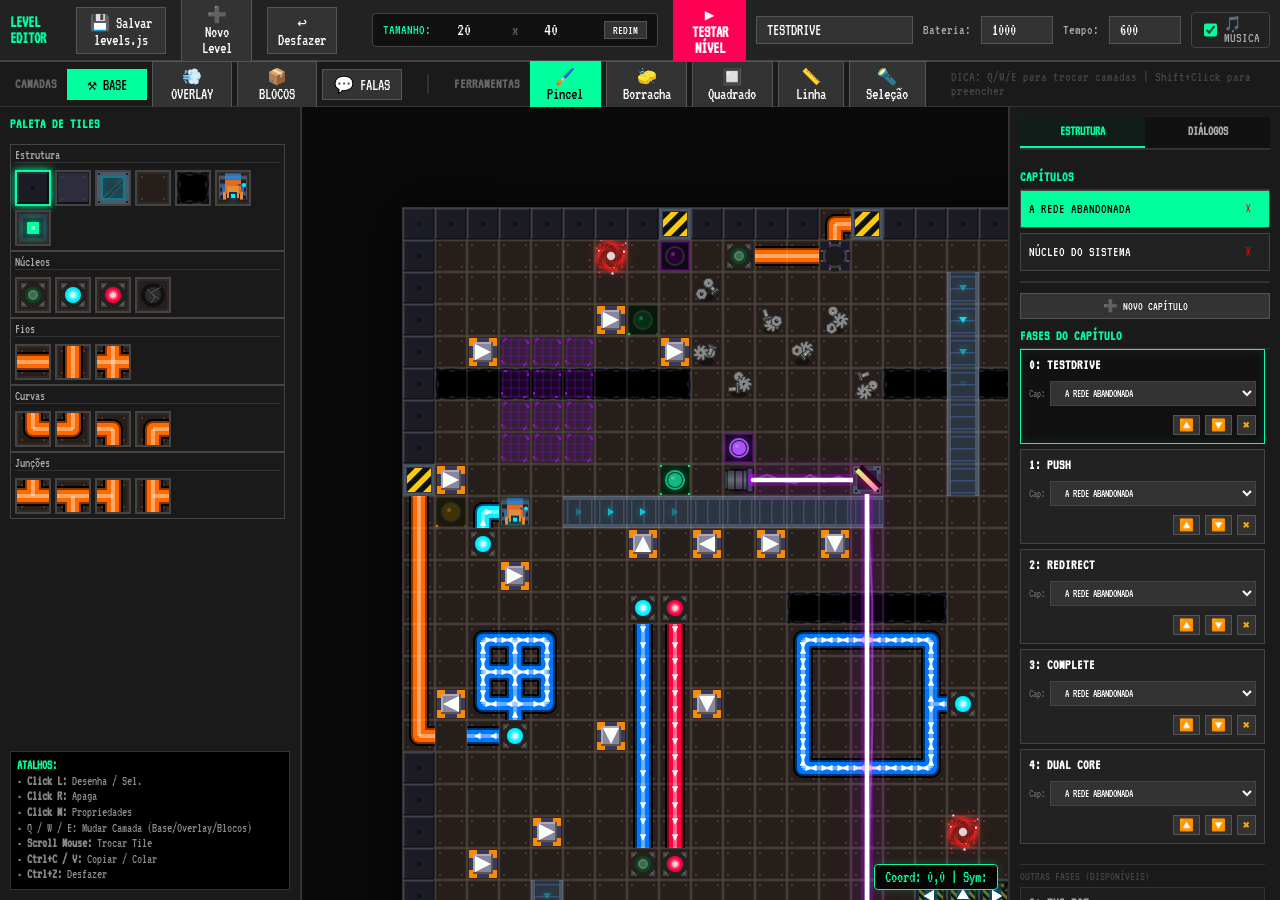
==== editor.html @ b7227c59 "refactor: modularize Graphics engine and mechanisms - Decomposed monolithic `js/graphics.js` into sp" ====
<!DOCTYPE html>
<html lang="en">
<head>
    <meta charset="UTF-8">
    <meta name="viewport" content="width=device-width, initial-scale=1.0">
    <title>Circuit Breaker - Level Editor</title>
    <!-- Carrega fontes -->
    <link href="https://fonts.googleapis.com/css2?family=VT323&display=swap" rel="stylesheet">
    <link rel="stylesheet" href="css/dialogue.css">
    
    <style>
        body {
            background-color: #111;
            color: #eee;
            font-family: 'VT323', monospace;
            margin: 0;
            padding: 0;
            display: flex;
            flex-direction: column;
            height: 100vh;
            user-select: none;
            overflow: hidden; /* No global scroll */
        }

        #toolbar {
            background: #222;
            padding: 10px;
            display: flex;
            gap: 15px;
            align-items: center;
            border-bottom: 2px solid #444;
            height: 40px;
        }

        button, select, input {
            background: #333;
            color: #fff;
            border: 1px solid #555;
            padding: 5px 10px;
            font-family: 'VT323', monospace;
            font-size: 16px;
            cursor: pointer;
        }

        button:hover { background: #444; }
        button.active, .layer-btn.active, .tool-btn.active { background: #00ff9f !important; color: #000 !important; border-color: #00ff9f !important; }

        #sub-toolbar {
            background: #1a1a1a;
            padding: 5px 15px;
            display: flex;
            gap: 25px;
            align-items: center;
            border-bottom: 1px solid #333;
            height: 34px;
        }

        .toolbar-group {
            display: flex;
            align-items: center;
            gap: 5px;
        }

        .toolbar-label {
            color: #666;
            font-size: 14px;
            font-weight: bold;
            margin-right: 5px;
            text-transform: uppercase;
        }

        #main {
            display: flex;
            flex: 1;
            overflow: hidden;
            background: #000;
        }

        #sidebar {
            width: 280px; /* Adjusted */
            background: #1a1a1a;
            border-right: 2px solid #333;
            padding: 10px;
            display: flex;
            flex-direction: column;
            gap: 8px;
            overflow: hidden;
        }

        #right-sidebar {
            width: 250px;
            background: #1a1a1a;
            border-left: 2px solid #333;
            padding: 10px;
            display: flex;
            flex-direction: column;
            gap: 10px;
        }

        #level-list {
            flex: 1;
            overflow-y: auto;
            display: flex;
            flex-direction: column;
            gap: 5px;
            padding-right: 5px;
        }

        .level-item {
            background: #222;
            border: 1px solid #444;
            padding: 8px;
            cursor: pointer;
            font-size: 14px;
            display: flex;
            flex-direction: column;
            gap: 5px;
        }

        .level-item:hover { border-color: #666; }
        .level-item.active { border-color: #00ff9f; background: #111; box-shadow: inset 0 0 10px rgba(0, 255, 159, 0.1); }
        .level-item .lvl-title { color: #fff; font-weight: bold; }
        .level-item .lvl-actions { display: flex; gap: 5px; justify-content: flex-end; }
        .action-btn { background: #333; border: 1px solid #555; padding: 2px 5px; font-size: 12px; cursor: pointer; color: #ccc; }
        .action-btn:hover { background: #444; color: #fff; border-color: #888; }

        #workspace {
            flex: 1;
            display: flex;
            flex-direction: column;
            align-items: center;
            justify-content: center;
            background: #0a0a0a;
            position: relative;
            overflow: hidden;
        }
        
        #editor-canvas {
            background-color: #000;
            image-rendering: pixelated;
            cursor: crosshair;
            box-shadow: 0 0 30px rgba(0, 0, 0, 0.5);
            border: 2px solid #333;
        }

        .palette-group {
            border: 1px solid #444;
            padding: 4px; /* Reduced padding */
            display: flex;
            flex-wrap: wrap;
            gap: 4px; /* Tighter tiles */
        }

        .palette-group-title {
            width: 100%;
            font-size: 13px; /* Slightly smaller */
            color: #aaa;
            margin-bottom: 3px;
            border-bottom: 1px solid #333;
        }

        .tile-btn {
            width: 32px;
            height: 32px;
            display: flex;
            align-items: center;
            justify-content: center;
            background: #222;
            border: 2px solid #444;
            cursor: pointer;
            overflow: hidden;
        }

        .tile-btn canvas {
            display: block;
        }

        .tile-btn.selected {
            border-color: #00ff9f;
            box-shadow: 0 0 8px #00ff9f;
        }

        .tools-group {
            display: flex;
            gap: 5px;
        }

        /* Channel Grid Style */
        #channel-grid {
            display: grid;
            grid-template-columns: repeat(6, 1fr);
            gap: 3px;
        }
        .chan-cell {
            position: relative;
            width: 22px;
            height: 22px;
            background: #111;
            border: 1px solid #333;
            color: #888;
            display: flex;
            align-items: center;
            justify-content: center;
            font-size: 11px;
            cursor: pointer;
            border-radius: 2px;
            transition: all 0.1s;
            font-family: 'VT323', monospace;
            font-size: 14px;
        }
        .chan-cell:hover {
            background: #222;
            border-color: #555;
            color: #fff;
        }
        .chan-cell.active {
            background: #004d30;
            color: #00ff9f;
            border-color: #00ff9f;
            box-shadow: inset 0 0 5px rgba(0,255,159,0.3);
            z-index: 2;
        }
        .chan-cell.in-use::after {
            content: '';
            position: absolute;
            top: 2px;
            right: 2px;
            width: 4px;
            height: 4px;
            background: #00ff9f;
            border-radius: 50%;
            box-shadow: 0 0 4px #00ff9f;
        }
        .chan-cell.in-use {
            border-color: #444;
        }

    </style>
</head>
<body>

    <div id="toolbar">
        <div style="font-weight: bold; color: #00ff9f; margin-right: 10px;">LEVEL EDITOR</div>
        <button id="btn-save">💾 Salvar levels.js</button>
        <button id="btn-new">➕ Novo Level</button>
        <button onclick="undo()">↩️ Desfazer</button>
        
        <div style="display: flex; align-items: center; gap: 8px; background: #111; padding: 2px 10px; border-radius: 4px; border: 1px solid #444; margin-left: 20px;">
            <span style="color: #00ff9f; font-size: 14px;">TAMANHO:</span>
            <input type="number" id="map-w" value="20" min="5" max="100" style="width: 45px; border: none; background: transparent; text-align: center; color: #fff; font-family: 'VT323', monospace; font-size: 18px;">
            <span style="color: #666;">x</span>
            <input type="number" id="map-h" value="15" min="5" max="100" style="width: 45px; border: none; background: transparent; text-align: center; color: #fff; font-family: 'VT323', monospace; font-size: 18px;">
            <button onclick="resizeMap()" style="padding: 2px 8px; font-size: 12px; background: #333; margin-left: 5px; border-color: #555;">REDIM</button>
        </div>

        <div style="margin-left: auto; display: flex; gap: 10px; align-items: center;">
            <button id="btn-test" style="background: #ff0055; color: #fff; border-color: #ff0055; font-weight: bold;">▶️ TESTAR NÍVEL</button>
            <input type="text" id="lvl-name" placeholder="Nome da Fase" style="width: 150px;">
            <span style="font-size: 14px; color: #aaa;">Bateria:</span>
            <input type="number" id="lvl-battery" placeholder="Bat" style="width: 50px;">
            <span style="font-size: 14px; color: #aaa;">Tempo:</span>
            <input type="number" id="lvl-timer" placeholder="Sec" style="width: 50px;">
            <label style="display: flex; align-items: center; gap: 4px; font-size: 14px; color: #aaa; cursor: pointer; background: #222; padding: 2px 8px; border: 1px solid #444; border-radius: 4px;">
                <input type="checkbox" id="check-editor-music" checked style="width: 14px; height: 14px; accent-color: #00ff9f;">
                <span>🎵 MÚSICA</span>
            </label>
        </div>
    </div>

    <div id="sub-toolbar">
        <div class="toolbar-group">
            <span class="toolbar-label">Camadas</span>
            <button id="layer-base" class="layer-btn active" style="min-width: 80px;">⚒️ BASE</button>
            <button id="layer-overlays" class="layer-btn" style="min-width: 80px;">💨 OVERLAY</button>
            <button id="layer-blocks" class="layer-btn" style="min-width: 80px;">📦 BLOCOS</button>
            <button id="layer-events" class="layer-btn" style="min-width: 80px;">💬 FALAS</button>
        </div>

        <div style="width: 2px; height: 20px; background: #333;"></div>

        <div class="toolbar-group">
            <span class="toolbar-label">Ferramentas</span>
            <button id="tool-brush" class="tool-btn active">🖌️ Pincel</button>
            <button id="tool-eraser" class="tool-btn">🧽 Borracha</button>
            <button id="tool-rect" class="tool-btn">🔲 Quadrado</button>
            <button id="tool-line" class="tool-btn">📏 Linha</button>
            <button id="tool-select" class="tool-btn">🔦 Seleção</button>
        </div>

        <div style="margin-left: auto; color: #444; font-size: 14px;">
            DICA: Q/W/E para trocar camadas | Shift+Click para preencher
        </div>
    </div>

    <div id="main">
        <div id="sidebar">
            <div style="color: #00ff9f; font-weight: bold; margin-bottom: 5px; font-size: 14px;">PALETA DE TILES</div>
            <div id="palette-container" style="flex: 1; overflow-y: auto; padding-right: 5px;"></div>
            
            <div id="floating-props" style="display: none; position: absolute; background: rgba(20, 20, 20, 0.95); border: 2px solid #00ff9f; padding: 12px; border-radius: 4px; box-shadow: 0 0 20px rgba(0, 255, 159, 0.3); z-index: 1000; backdrop-filter: blur(5px); min-width: 160px;">
                <div style="color: #00ff9f; font-weight: bold; font-size: 14px; margin-bottom: 8px; border-bottom: 1px solid #444; padding-bottom: 4px; text-transform: uppercase; letter-spacing: 1px;">Propriedades</div>
                <div id="prop-type" style="font-size: 13px; color: #aaa; margin-bottom: 10px;">Tipo: Núcleo Alvo</div>
                <div style="display: flex; align-items: center; gap: 10px; margin-bottom: 8px;">
                    <span style="font-size: 14px; color: #fff; width: 40px;">Amps:</span>
                    <input type="number" id="prop-amps" min="1" max="9" style="width: 50px; background: #000; border: 1px solid #00ff9f; color: #00ff9f; font-family: 'VT323', monospace; font-size: 18px; padding: 2px 5px; text-align: center;">
                </div>
                <!-- Portal Color Property -->
                <div id="prop-color-container" style="margin-bottom: 12px; display: none; flex-direction: column;">
                    <div style="display: flex; align-items: center; justify-content: space-between; margin-bottom: 5px;">
                        <span style="font-size: 14px; color: #fff;">Cor do Portal:</span>
                        <input type="color" id="prop-portal-color" value="#ffd700" style="width: 40px; height: 24px; border: 1px solid #444; background: #000; cursor: pointer;">
                    </div>
                </div>

                <div id="prop-channel-container" style="margin-bottom: 12px; display: none; flex-direction: column;">
                    <div style="display: flex; justify-content: space-between; margin-bottom: 6px;">
                        <span style="font-size: 14px; color: #fff;">Canal: <span id="prop-channel-val" style="color: #00ff9f; font-weight: bold;">0</span></span>
                        <span id="prop-channel-usage" style="font-size: 10px; color: #666; text-transform: uppercase; font-family: sans-serif; padding-top: 4px;"></span>
                    </div>
                    <button id="btn-clear-channel" style="font-size: 11px; padding: 2px 5px; margin-bottom: 8px; background: #300; border-color: #600; color: #ff8888; width: 100%; text-align: center; display: block;">🗑️ REMOVER CANAL DESTE TILE</button>
                    <div id="channel-grid">
                        <!-- Generated by JS -->
                    </div>
                    <input type="hidden" id="prop-channel" value="0">
                </div>
                <div id="prop-behavior-container" style="display: flex; align-items: center; gap: 10px; margin-bottom: 8px;">
                    <span style="font-size: 14px; color: #fff; width: 40px;">Tipo:</span>
                    <select id="prop-behavior" style="flex: 1; background: #000; border: 1px solid #00ff9f; color: #00ff9f; font-family: 'VT323', monospace; font-size: 14px; padding: 2px;">
                        <option value="TIMER">🟡 TIMER (AMARELO)</option>
                        <option value="TOGGLE">🟢 TOGGLE (VERDE)</option>
                        <option value="PERMANENT">🔴 FIXO (VERMELHO)</option>
                        <option value="PRESSURE">🟣 PRESSÃO (ROXO)</option>
                    </select>
                </div>
                <div id="prop-toggle-container" style="display: flex; align-items: center; gap: 10px;">
                    <span style="font-size: 14px; color: #fff; width: 60px;">Inicial On:</span>
                    <input type="checkbox" id="prop-toggle" style="width: 18px; height: 18px; accent-color: #00ff9f;">
                </div>

                <!-- DIALOGUE PROPERTIES -->
                <div id="prop-dialogue-container" style="display: none; flex-direction: column; gap: 10px; margin-top: 10px; border-top: 1px solid #444; padding-top: 10px;">
                    <div style="font-size: 12px; color: #00ff9f;">CONFIGURAÇÃO DE FALA</div>
                    <textarea id="prop-dialogue-text" placeholder="Digite o diálogo aqui... [pause:500] Use tags!" style="width: 100%; height: 80px; background: #000; color: #00ff9f; border: 1px solid #444; font-family: 'VT323', monospace; font-size: 16px; padding: 5px; resize: vertical;"></textarea>
                    <div style="display: flex; gap: 5px;">
                        <select id="prop-dialogue-icon" style="flex: 1; font-size: 12px;">
                            <option value="central">🔴 CENTRAL (Humano)</option>
                            <option value="ai">🔵 SYSTEM (IA)</option>
                            <option value="alert">🟡 ALERTA</option>
                        </select>
                        <select id="prop-dialogue-trigger" style="flex: 1; font-size: 12px;">
                            <option value="walk">Pisar no tile</option>
                            <option value="start">Início da fase</option>
                        </select>
                    </div>
                    <div style="display: flex; flex-direction: column; gap: 5px; background: #111; padding: 8px; border-radius: 4px; border: 1px solid #333;">
                        <div style="display: flex; align-items: center; justify-content: space-between;">
                            <span style="font-size: 12px; color: #aaa;">Auto-Fechar:</span>
                            <input type="checkbox" id="prop-dialogue-autodismiss" checked style="accent-color: #00ff9f;">
                        </div>
                        <div style="display: flex; align-items: center; justify-content: space-between;">
                            <span style="font-size: 12px; color: #aaa;">Delay (ms):</span>
                            <input type="number" id="prop-dialogue-delay" value="1500" step="500" min="500" style="width: 60px; font-size: 12px; background: #000; color: #00ff9f; border: 1px solid #444;">
                        </div>
                        <div style="display: flex; align-items: center; justify-content: space-between;">
                            <span style="font-size: 12px; color: #aaa;">Travar Robô:</span>
                            <input type="checkbox" id="prop-dialogue-lockplayer" checked style="accent-color: #00ff9f;">
                        </div>
                    </div>
                </div>
                <div style="margin-top: 10px; font-size: 11px; color: #666; text-align: right;">ESC p/ fechar</div>
            </div>

            <div style="font-size: 13px; color: #888; background: #000; padding: 6px; border: 1px solid #333; margin-top: 10px; line-height: 1.2;">
                <b style="color: #00ff9f;">ATALHOS:</b><br>
                • <b>Click L:</b> Desenha / Sel.<br>
                • <b>Click R:</b> Apaga<br>
                • <b>Click M:</b> Propriedades<br>
                • Q / W / E: Mudar Camada (Base/Overlay/Blocos)<br>
                • <b>Scroll Mouse:</b> Trocar Tile<br>
                • <b>Ctrl+C / V:</b> Copiar / Colar<br>
                • <b>Ctrl+Z:</b> Desfazer
            </div>
        </div>

        <div id="workspace-wrapper" style="flex: 1; position: relative; overflow: hidden; background: #050a05; display: flex;">
            <div id="workspace" style="flex: 1; overflow: auto; display: flex; align-items: flex-start; justify-content: flex-start; padding: 100px;">
                <canvas id="editor-canvas" width="640" height="480" style="background: #000; box-shadow: 0 0 60px rgba(0,0,0,0.8); border: 1px solid #333;"></canvas>
            </div>
            
            <!-- Fixed UI Overlay - Pinned to bottom-right of viewport -->
            <div id="overlay-ui" style="position: absolute; bottom: 10px; right: 10px; width: fit-content; background: rgba(0, 0, 0, 0.85); color: #00ff9f; padding: 4px 10px; font-family: 'VT323', monospace; font-size: 16px; border: 1px solid #00ff9f; border-radius: 4px; pointer-events: none; box-shadow: 0 0 10px rgba(0, 255, 159, 0.2); backdrop-filter: blur(4px); z-index: 100; white-space: nowrap;">
                Coord: 0,0 | Sym: 
            </div>

            <!-- TEST MODE OVERLAY -->
            <div id="test-overlay" style="display: none; position: absolute; top: 0; left: 0; width: 100%; height: 100%; background: #000; z-index: 500; flex-direction: column; align-items: center; justify-content: center;">
                <div id="test-ui-top" style="width: 640px; background: #111; border-bottom: 2px solid #444; display: flex; align-items: center; padding: 5px 15px; color: #fff; font-size: 18px; gap: 15px;">
                    <div style="color: #ff0055; font-weight: bold;">MODO TESTE</div>
                    <div style="flex: 1; text-align: center;" id="ui-level-name">---</div>
                    <div>TEMPO <span id="ui-time">00:00</span></div>
                    <div style="color: #00ff9f;">⚡ <span id="ui-score">0/0</span></div>
                    <button onclick="stopTest()" style="background: #444; color: #fff; border: 1px solid #666; font-size: 12px; padding: 2px 8px;">SAIR (ESC)</button>
                </div>
                
                <div id="test-canvas-container" style="position: relative; border: 4px solid #222; box-shadow: 0 0 50px rgba(0,255,159,0.2);">
                    <canvas id="test-canvas" width="640" height="480"></canvas>
                    <!-- Floating Notification in Test Mode -->
                    <div id="test-notification" style="position: absolute; bottom: 10px; left: 50%; transform: translateX(-50%); background: #ff0055; color: #fff; padding: 4px 15px; border: 2px solid #fff; font-size: 14px; opacity: 0; transition: opacity 0.2s; pointer-events: none; white-space: nowrap;">REVERSÃO QUANTICA</div>
                </div>

                <div id="test-ui-bottom" style="width: 640px; background: #111; border-top: 2px solid #444; padding: 10px; display: flex; justify-content: center; gap: 20px;">
                    <div class="ui-bar-container horizontal">
                        <span class="bar-label">VIDAS</span>
                        <div id="lives-bar" class="segmented-bar horizontal" style="--bar-color: #ffcc00;"></div>
                    </div>
                    <div class="ui-bar-container horizontal">
                        <span class="bar-label">ENERGIA</span>
                        <div id="energy-bar-seg" class="segmented-bar horizontal" style="--bar-color: #00f0ff;"></div>
                        <span id="ui-power-count" class="bar-label">00</span>
                    </div>
                    <div class="ui-bar-container horizontal">
                        <span class="bar-label">AMPERES</span>
                        <div id="amps-bar" class="segmented-bar horizontal fixed-segments" style="--bar-color: #00ff9f;"></div>
                    </div>
                </div>

                <div style="margin-top: 15px; color: #666; font-size: 14px;">
                    WASD: Mover | SPACE: Interagir | R: Reiniciar | <b>ESC: Sair do Teste</b>
                </div>
            </div>
        </div>

        <style>
            /* Test Mode HUD Styles (Matching index.html) */
            .ui-bar-container.horizontal { display: flex; align-items: center; gap: 8px; }
            .segmented-bar.horizontal { display: flex; flex-direction: row; height: 10px; gap: 1px; background: #000; border: 1px solid #444; padding: 1px; }
            #energy-bar-seg { width: 150px; }
            .segmented-bar.horizontal .segment { flex: 1; height: 100%; min-width: 1px; background: var(--bar-color); }
            .segment.empty { background: #222 !important; opacity: 0.3; }
            .fixed-segments .segment { flex: none !important; width: 6px !important; }
            #lives-bar .segment { flex: none !important; width: 10px !important; }
            .bar-label { font-size: 12px; color: #aaa; }
        </style>

        <div id="right-sidebar" style="display: flex; flex-direction: column;">
            <div id="sidebar-tabs" style="display: flex; background: #111; border-bottom: 2px solid #333; margin-bottom: 10px;">
                <div class="sidebar-tab active" onclick="switchTab('tab-structure')" style="flex: 1; text-align: center; padding: 8px; cursor: pointer; font-size: 13px; font-weight: bold; color: #aaa; transition: all 0.2s;">ESTRUTURA</div>
                <div class="sidebar-tab" onclick="switchTab('tab-dialogues')" style="flex: 1; text-align: center; padding: 8px; cursor: pointer; font-size: 13px; font-weight: bold; color: #aaa; transition: all 0.2s;">DIÁLOGOS</div>
            </div>

            <style>
                .sidebar-tab.active {
                    color: #00ff9f !important;
                    border-bottom: 2px solid #00ff9f;
                    background: rgba(0, 255, 159, 0.05);
                }
                .sidebar-tab:hover:not(.active) {
                    color: #fff !important;
                    background: #222;
                }
            </style>

            <div id="tab-structure" class="tab-pane">
                <div style="color: #00ff9f; font-weight: bold; border-bottom: 1px solid #333; padding-bottom: 5px; font-size: 14px;">CAPÍTULOS</div>
                <div id="chapter-list" style="max-height: 150px; overflow-y: auto; border-bottom: 2px solid #333; margin-bottom: 10px; padding-bottom: 10px; display: flex; flex-direction: column; gap: 5px;"></div>
                <button id="btn-new-chapter" style="width: 100%; font-size: 12px; margin-bottom: 10px;">➕ NOVO CAPÍTULO</button>

                <div style="color: #00ff9f; font-weight: bold; border-bottom: 1px solid #333; padding-bottom: 5px; font-size: 14px;">FASES DO CAPÍTULO</div>
                <div id="level-list" style="flex: 1; overflow-y: auto;"></div>
            </div>

            <div id="tab-dialogues" class="tab-pane" style="display: none; flex: 1; flex-direction: column;">
                <div style="color: #00ff9f; font-weight: bold; border-bottom: 1px solid #333; padding-bottom: 5px; font-size: 14px; margin-bottom: 10px;">GERENCIADOR DE DIÁLOGOS</div>
                <div id="dialogue-manager-list" style="flex: 1; overflow-y: auto; display: flex; flex-direction: column; gap: 15px; padding-right: 5px;">
                    <!-- Diálogos aparecerão aqui -->
                    <div style="color: #666; font-style: italic; text-align: center; margin-top: 20px;">Nenhum diálogo nesta fase.<br><br>Use a ferramenta de 💬 FALAS para adicionar.</div>
                </div>
            </div>
    </div>

    <!-- Custom Modal -->
    <div id="modal-overlay" style="display: none; position: fixed; top: 0; left: 0; width: 100%; height: 100%; background: rgba(0,0,0,0.5); z-index: 2000; align-items: center; justify-content: center; backdrop-filter: blur(2px);">
        <div id="modal-content" style="background: #111; border: 2px solid #00ff9f; padding: 20px; border-radius: 4px; box-shadow: 0 0 30px rgba(0,255,159,0.2); min-width: 300px; max-width: 450px; text-align: center;">
            <div id="modal-msg" style="color: #fff; font-size: 18px; margin-bottom: 20px; line-height: 1.4;">Mensagem aqui?</div>
            <div style="display: flex; gap: 10px; justify-content: center;">
                <button id="modal-btn-confirm" style="background: #00ff9f; color: #000; border: none; font-weight: bold; min-width: 80px;">OK</button>
                <button id="modal-btn-cancel" style="background: #444; color: #fff; border: none; min-width: 80px;">CANCELAR</button>
            </div>
        </div>
    </div>

    <!-- Load game scripts for rendering -->
    <script src="js/lib/popper.min.js"></script>
    <script src="js/lib/tippy-bundle.umd.js"></script>
    <script src="js/dialogue.js"></script>
    <script src="js/audio/core.js"></script>
    <script src="js/audio/mechanisms_doors.js"></script>
    <script src="js/audio/mechanisms_blocks.js"></script>
    <script src="js/audio/mechanisms_energy.js"></script>
    <script src="js/audio/ambient.js"></script>
    <script src="js/audio/ui.js"></script>
    <script src="js/audio/music.js"></script>
    <script src="js/graphics.js"></script>
    <script src="js/graphics/environment.js"></script>
    <script src="js/graphics/mechanisms/conveyors.js"></script>
    <script src="js/graphics/mechanisms/power.js"></script>
    <script src="js/graphics/mechanisms/triggers.js"></script>
    <script src="js/graphics/mechanisms/lasers.js"></script>
    <script src="js/graphics/mechanisms/doors.js"></script>
    <script src="js/graphics/entities.js"></script>
    <script src="js/graphics/particles.js"></script>
    <script src="js/graphics/trails.js"></script>
    <script src="js/graphics/vfx.js"></script>
    <script src="js/resultScreen.js"></script>
    <script src="js/game.js"></script>
    <script src="js/levels.js"></script>
    <script src="js/editor.js"></script>

</body>
</html>
---- css/dialogue.css ----
:root {
    --hud-green: #00ff9f;
    --hud-cyan: #00f0ff;
    --hud-yellow: #ffcc00;
    --hud-red: #ff3333;
}

.tippy-box[data-theme~='industrial-hud'] {
    --theme-color: var(--hud-green);
    --theme-glow: rgba(0, 255, 159, 0.3);
    background-color: rgba(5, 10, 5, 0.95);
    border: 1px solid var(--theme-color);
    border-left: 5px solid var(--theme-color);
    box-shadow: 0 0 20px var(--theme-glow), inset 0 0 15px rgba(0, 0, 0, 1);
    color: var(--theme-color);
    font-family: 'VT323', monospace;
    padding: 0;
    overflow: hidden;
    border-radius: 0;
}

/* Specific theme color overrides */
.tippy-box[data-theme~='ai-voice-box'] { 
    --theme-color: var(--hud-cyan); 
    --theme-glow: rgba(0, 240, 255, 0.3);
}
.tippy-box[data-theme~='alert-voice-box'] { 
    --theme-color: var(--hud-yellow); 
    --theme-glow: rgba(255, 204, 0, 0.3);
}
.tippy-box[data-theme~='human-voice-box'] { 
    --theme-color: var(--hud-green); 
    --theme-glow: rgba(0, 255, 159, 0.3);
}

.tippy-box[data-theme~='industrial-hud'] .tippy-arrow {
    color: var(--theme-color);
}

.dialogue-container {
    padding: 12px;
    position: relative;
    background-image: linear-gradient(rgba(0, 255, 159, 0.03) 1px, transparent 1px);
    background-size: 100% 4px;
    min-width: 250px;
    color: var(--theme-color);
}

.hud-header {
    display: flex;
    align-items: center;
    border-bottom: 1px solid rgba(0, 255, 159, 0.4);
    margin-bottom: 10px;
    padding-bottom: 6px;
}

.hud-icon {
    width: 24px;
    height: 24px;
    background: var(--theme-color);
    margin-right: 10px;
    clip-path: polygon(25% 0%, 75% 0%, 100% 25%, 100% 75%, 75% 100%, 25% 100%, 0% 75%, 0% 25%);
    box-shadow: 0 0 10px var(--theme-color);
}

/* Icon Overrides (Keep icons distinct but color-matched) */
.hud-icon.central { background: var(--hud-red); box-shadow: 0 0 10px var(--hud-red); }
.hud-icon.ai { background: var(--hud-cyan); box-shadow: 0 0 10px var(--hud-cyan); }
.hud-icon.alert { background: var(--hud-yellow); box-shadow: 0 0 10px var(--hud-yellow); }

.hud-title {
    font-size: 16px;
    font-weight: bold;
    letter-spacing: 1px;
    text-transform: uppercase;
}

.hud-body {
    font-size: 20px;
    line-height: 1.1;
    min-height: 40px;
    text-shadow: 0 0 5px rgba(0, 0, 0, 0.5);
    white-space: pre-wrap;
    color: inherit;
}

.hud-footer {
    display: flex;
    justify-content: space-between;
    align-items: center;
    font-size: 12px;
    margin-top: 10px;
    padding-top: 5px;
    border-top: 1px solid rgba(255, 255, 255, 0.1);
    opacity: 0.7;
}

.hud-status {
    color: inherit;
}

.hud-blink-cursor {
    width: 10px;
    height: 14px;
    background: var(--theme-color);
    animation: hud-blink 0.6s step-end infinite;
}

@keyframes hud-blink {
    from, to { opacity: 1; }
    50% { opacity: 0; }
}

/* Voice Specifics */
.human-voice .hud-title, .human-voice .hud-status { color: var(--hud-cyan); }
.human-voice .hud-blink-cursor { background: var(--hud-cyan); }

.ai-voice .hud-title, .ai-voice .hud-status { color: #ffffff; }
.ai-voice .hud-blink-cursor { background: #ffffff; }

.alert-voice .hud-title, .alert-voice .hud-status { color: var(--hud-red); }
.alert-voice .hud-blink-cursor { background: var(--hud-red); }

/* Manual Dismiss Indicator */
.hud-indicator {
    display: none;
    font-size: 14px;
    background: rgba(255, 255, 255, 0.1);
    border: 1px solid var(--theme-color);
    color: var(--theme-color);
    padding: 0 5px;
    margin-right: 10px;
    animation: indicator-pulse 0.4s infinite alternate;
}

.hud-indicator.visible {
    display: block;
}

@keyframes indicator-pulse {
    from { opacity: 0.3; }
    to { opacity: 1; }
}

/* Typewriter Inline Cursor */
.hud-typewriter-cursor {
    display: inline-block;
    width: 10px;
    height: 3px;
    background: currentColor;
    margin-left: 2px;
    vertical-align: baseline;
    animation: cursor-blink 0.4s step-end infinite;
}

@keyframes cursor-blink {
    from, to { opacity: 1; }
    50% { opacity: 0; }
}
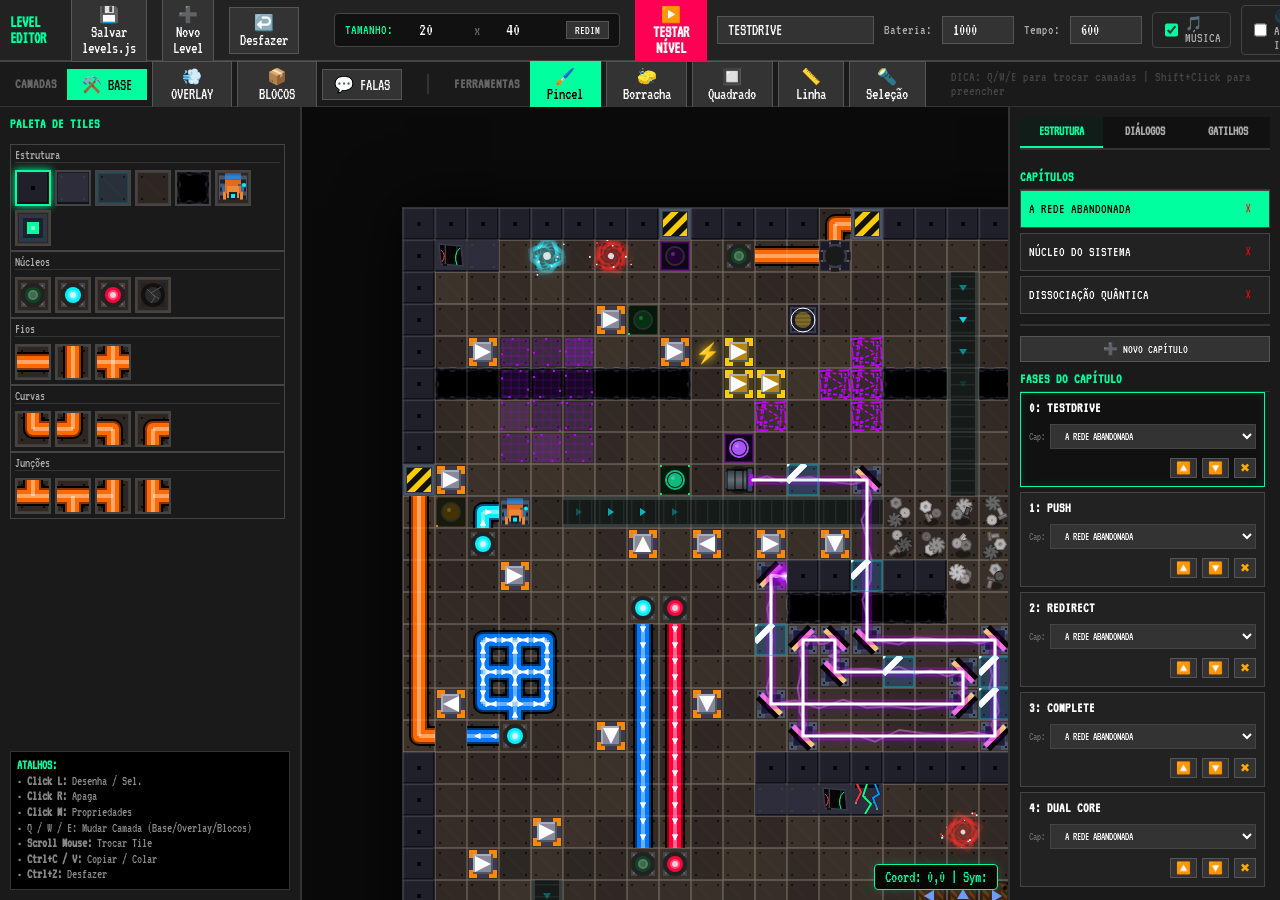
==== commit cc44ca31: "muito mais coisa que eu posso me lembrar 1. Sistema de Apagão Industrial (Fog of War) Engine: Implem" ====
--- a/editor.html
+++ b/editor.html
@@ -264,6 +264,10 @@
                 <input type="checkbox" id="check-editor-music" checked style="width: 14px; height: 14px; accent-color: #00ff9f;">
                 <span>🎵 MÚSICA</span>
             </label>
+            <label style="display: flex; align-items: center; gap: 4px; font-size: 14px; color: #aaa; cursor: pointer; background: #222; padding: 2px 8px; border: 1px solid #444; border-radius: 4px;">
+                <input type="checkbox" id="check-lvl-blackout" style="width: 14px; height: 14px; accent-color: #ffcc00;">
+                <span>🌑 APAGÃO INICIAL</span>
+            </label>
         </div>
     </div>
 
@@ -367,6 +371,7 @@
                         </div>
                     </div>
                 </div>
+                
                 <div style="margin-top: 10px; font-size: 11px; color: #666; text-align: right;">ESC p/ fechar</div>
             </div>
 
@@ -446,6 +451,7 @@
             <div id="sidebar-tabs" style="display: flex; background: #111; border-bottom: 2px solid #333; margin-bottom: 10px;">
                 <div class="sidebar-tab active" onclick="switchTab('tab-structure')" style="flex: 1; text-align: center; padding: 8px; cursor: pointer; font-size: 13px; font-weight: bold; color: #aaa; transition: all 0.2s;">ESTRUTURA</div>
                 <div class="sidebar-tab" onclick="switchTab('tab-dialogues')" style="flex: 1; text-align: center; padding: 8px; cursor: pointer; font-size: 13px; font-weight: bold; color: #aaa; transition: all 0.2s;">DIÁLOGOS</div>
+                <div class="sidebar-tab" onclick="switchTab('tab-triggers')" style="flex: 1; text-align: center; padding: 8px; cursor: pointer; font-size: 13px; font-weight: bold; color: #aaa; transition: all 0.2s;">GATILHOS</div>
             </div>
 
             <style>
@@ -476,7 +482,13 @@
                     <div style="color: #666; font-style: italic; text-align: center; margin-top: 20px;">Nenhum diálogo nesta fase.<br><br>Use a ferramenta de 💬 FALAS para adicionar.</div>
                 </div>
             </div>
-    </div>
+            <div id="tab-triggers" class="tab-pane" style="display: none; flex: 1; flex-direction: column;">
+                <div style="color: #00ff9f; font-weight: bold; border-bottom: 1px solid #333; padding-bottom: 5px; font-size: 14px; margin-bottom: 10px;">GERENCIADOR DE GATILHOS</div>
+                <div id="trigger-manager-list" style="flex: 1; overflow-y: auto; display: flex; flex-direction: column; gap: 15px; padding-right: 5px;">
+                    <div style="color: #666; font-style: italic; text-align: center; margin-top: 20px;">Nenhum gatilho de zona nesta fase.<br><br>Use a ferramenta de ⚡ GATILHOS para adicionar.</div>
+                </div>
+            </div>
+        </div>
 
     <!-- Custom Modal -->
     <div id="modal-overlay" style="display: none; position: fixed; top: 0; left: 0; width: 100%; height: 100%; background: rgba(0,0,0,0.5); z-index: 2000; align-items: center; justify-content: center; backdrop-filter: blur(2px);">
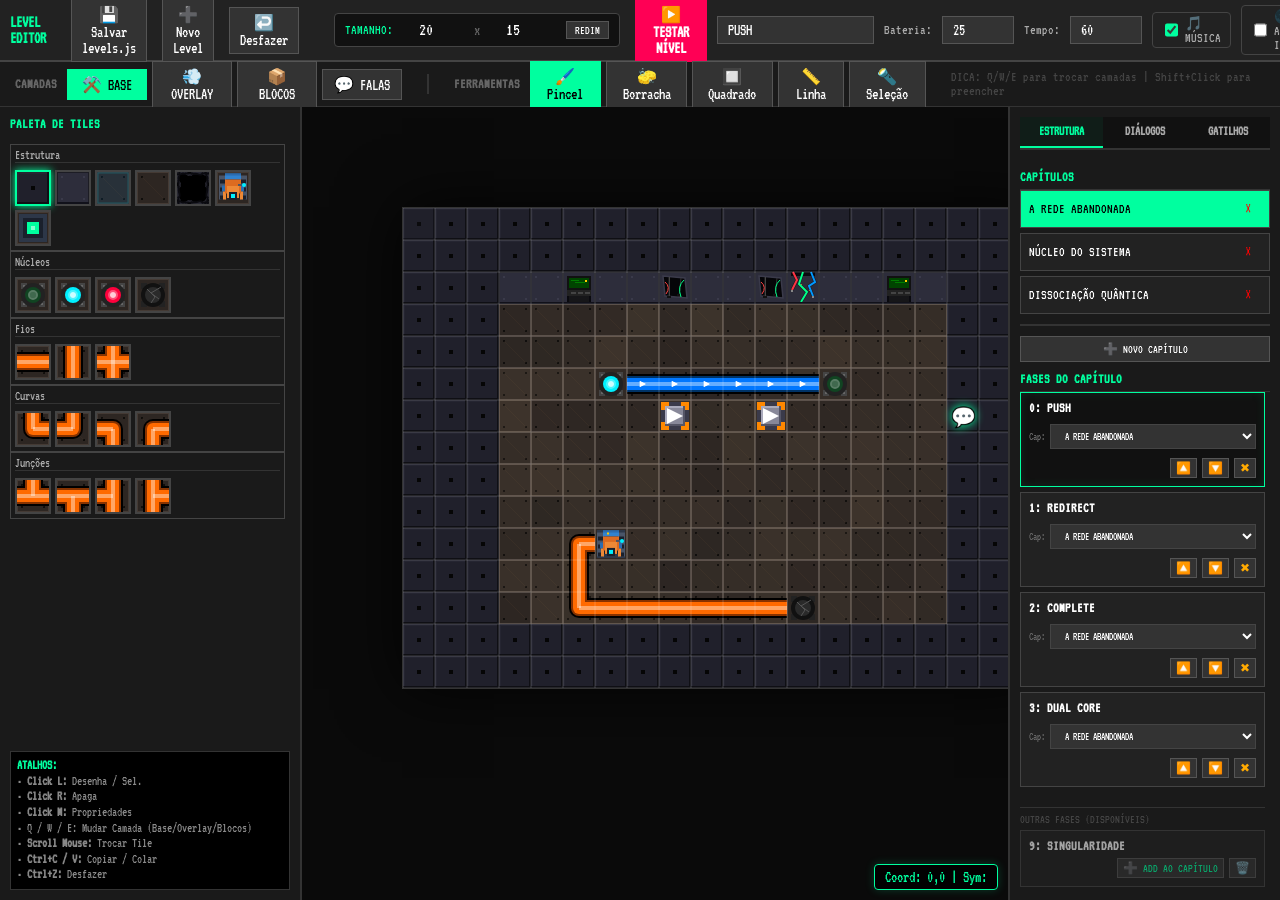
==== commit a42ec114: "Estética do sistema de dialogos, estrutura de musicas, lore" ====
--- a/editor.html
+++ b/editor.html
@@ -511,6 +511,7 @@
     <script src="js/audio/mechanisms_energy.js"></script>
     <script src="js/audio/ambient.js"></script>
     <script src="js/audio/ui.js"></script>
+    <script src="js/audio/instruments.js"></script>
     <script src="js/audio/music.js"></script>
     <script src="js/graphics.js"></script>
     <script src="js/graphics/environment.js"></script>
--- a/css/dialogue.css
+++ b/css/dialogue.css
@@ -1,155 +1,196 @@
 :root {
-    --hud-green: #00ff9f;
-    --hud-cyan: #00f0ff;
-    --hud-yellow: #ffcc00;
-    --hud-red: #ff3333;
+    --hud-green: #00ff6a;
+    --hud-cyan: #00a2ff;
+    --hud-yellow: #ff8c00;
+    --hud-magenta: #ff006a;
+    --hud-bg: rgba(5, 10, 15, 0.4);
+}
+
+/* Themes mapping */
+.tippy-box[data-theme~='ai-voice-box'] { 
+    --theme-color: var(--hud-cyan); 
+    --theme-glow: rgba(0, 162, 255, 0.5);
+    --style-class: style-blue;
+}
+.tippy-box[data-theme~='alert-voice-box'] { 
+    --theme-color: var(--hud-yellow); 
+    --theme-glow: rgba(255, 140, 0, 0.5);
+    --style-class: style-orange;
+}
+.tippy-box[data-theme~='human-voice-box'] { 
+    --theme-color: var(--hud-green); 
+    --theme-glow: rgba(0, 255, 106, 0.5);
+    --style-class: style-green;
+}
+.tippy-box[data-theme~='critical-voice-box'] { 
+    --theme-color: var(--hud-magenta); 
+    --theme-glow: rgba(255, 0, 106, 0.5);
+    --style-class: style-magenta;
 }
 
 .tippy-box[data-theme~='industrial-hud'] {
-    --theme-color: var(--hud-green);
-    --theme-glow: rgba(0, 255, 159, 0.3);
-    background-color: rgba(5, 10, 5, 0.95);
-    border: 1px solid var(--theme-color);
-    border-left: 5px solid var(--theme-color);
-    box-shadow: 0 0 20px var(--theme-glow), inset 0 0 15px rgba(0, 0, 0, 1);
+    background-color: transparent !important;
+    border: none !important;
+    box-shadow: none !important;
     color: var(--theme-color);
     font-family: 'VT323', monospace;
     padding: 0;
-    overflow: hidden;
     border-radius: 0;
 }
 
-/* Specific theme color overrides */
-.tippy-box[data-theme~='ai-voice-box'] { 
-    --theme-color: var(--hud-cyan); 
-    --theme-glow: rgba(0, 240, 255, 0.3);
-}
-.tippy-box[data-theme~='alert-voice-box'] { 
-    --theme-color: var(--hud-yellow); 
-    --theme-glow: rgba(255, 204, 0, 0.3);
-}
-.tippy-box[data-theme~='human-voice-box'] { 
-    --theme-color: var(--hud-green); 
-    --theme-glow: rgba(0, 255, 159, 0.3);
-}
-
-.tippy-box[data-theme~='industrial-hud'] .tippy-arrow {
+.dialogue-container {
+    padding: 0;
+    position: relative;
+    min-width: 280px;
+}
+
+/* Base Frame */
+.hud-minimal-frame {
+    position: relative;
+    padding: 25px 35px;
+    background: var(--hud-bg);
     color: var(--theme-color);
-}
-
-.dialogue-container {
-    padding: 12px;
-    position: relative;
-    background-image: linear-gradient(rgba(0, 255, 159, 0.03) 1px, transparent 1px);
-    background-size: 100% 4px;
-    min-width: 250px;
+    box-sizing: border-box;
+    filter: drop-shadow(0 0 8px var(--theme-glow));
+    transition: all 0.3s ease;
+    backdrop-filter: blur(4px);
+    mix-blend-mode: plus-lighter; /* Additive blending */
+}
+
+/* --- Style Blue (AI) --- */
+.ai-voice .hud-minimal-frame {
+    clip-path: polygon(
+        15px 0%, calc(100% - 15px) 0%, 100% 15px, 
+        100% calc(100% - 15px), calc(100% - 15px) 100%, 
+        15px 100%, 0% calc(100% - 15px), 0% 15px
+    );
+    border: 1px solid rgba(0, 162, 255, 0.3);
+}
+
+.ai-voice .hud-minimal-frame::before {
+    content: '';
+    position: absolute;
+    top: 0; left: 0; right: 0; bottom: 0;
+    border: 2px solid var(--theme-color);
+    clip-path: polygon(
+        0 30px, 0 0, 30px 0,
+        30px 2px, 2px 2px, 2px 30px
+    );
+}
+
+.ai-voice .hud-minimal-frame::after {
+    content: '';
+    position: absolute;
+    bottom: 0; right: 0;
+    width: 40px; height: 40px;
+    border-right: 3px solid var(--theme-color);
+    border-bottom: 3px solid var(--theme-color);
+    clip-path: polygon(100% 0, 100% 100%, 0 100%, 0 92%, 92% 92%, 92% 0);
+}
+
+/* --- Style Green (Human) --- */
+.human-voice .hud-minimal-frame {
+    clip-path: polygon(
+        0 0, 80% 0, 85% 8px, 100% 8px, 
+        100% 100%, 15px 100%, 0 85%
+    );
+    border-left: 2px solid var(--theme-color);
+}
+
+.human-voice .hud-minimal-frame::before {
+    content: '';
+    position: absolute;
+    top: 15px; right: 5px; bottom: 15px;
+    width: 3px;
+    background: var(--theme-color);
+    box-shadow: 0 0 10px var(--theme-color);
+}
+
+/* --- Style Orange (Alert) --- */
+.alert-voice .hud-minimal-frame {
+    clip-path: polygon(
+        10px 0, calc(100% - 10px) 0, 100% 10px,
+        100% calc(100% - 10px), calc(100% - 10px) 100%,
+        10px 100%, 0 calc(100% - 10px), 0 10px
+    );
+    border: 1px solid rgba(255, 140, 0, 0.4);
+}
+
+.alert-voice .hud-minimal-frame::before {
+    content: '';
+    position: absolute;
+    top: 4px; left: 20%; right: 20%;
+    height: 3px;
+    background: var(--theme-color);
+}
+
+.alert-voice .hud-minimal-frame::after {
+    content: '';
+    position: absolute;
+    bottom: 4px; left: 30%; right: 30%;
+    height: 2px;
+    background: var(--theme-color);
+    opacity: 0.6;
+}
+
+/* --- Style Magenta (Critical) --- */
+.critical-voice .hud-minimal-frame {
+    border: 1px solid var(--theme-color);
+    padding: 30px;
+}
+
+.critical-voice .hud-minimal-frame::before {
+    content: '';
+    position: absolute;
+    top: -5px; left: -5px;
+    width: 20px; height: 20px;
+    background: var(--theme-color);
+    clip-path: polygon(0 0, 100% 0, 0 100%);
+}
+
+.critical-voice .hud-minimal-frame::after {
+    content: '';
+    position: absolute;
+    top: 5px; left: 5px; right: 5px; bottom: 5px;
+    border: 1px solid rgba(255, 0, 106, 0.3);
+    pointer-events: none;
+}
+
+.hud-body {
+    font-size: 18px;
+    line-height: 1.1;
+    min-height: 24px;
+    text-shadow: 0 0 10px rgba(0, 0, 0, 1);
+    white-space: pre-wrap;
+    color: #fff; /* White text for better readability inside neon frame */
+}
+
+/* Interaction Indicator */
+.hud-indicator {
+    position: absolute;
+    bottom: -25px;
+    right: 10px;
+    font-size: 14px;
+    text-transform: uppercase;
+    letter-spacing: 1px;
     color: var(--theme-color);
-}
-
-.hud-header {
-    display: flex;
-    align-items: center;
-    border-bottom: 1px solid rgba(0, 255, 159, 0.4);
-    margin-bottom: 10px;
-    padding-bottom: 6px;
-}
-
-.hud-icon {
-    width: 24px;
-    height: 24px;
-    background: var(--theme-color);
-    margin-right: 10px;
-    clip-path: polygon(25% 0%, 75% 0%, 100% 25%, 100% 75%, 75% 100%, 25% 100%, 0% 75%, 0% 25%);
-    box-shadow: 0 0 10px var(--theme-color);
-}
-
-/* Icon Overrides (Keep icons distinct but color-matched) */
-.hud-icon.central { background: var(--hud-red); box-shadow: 0 0 10px var(--hud-red); }
-.hud-icon.ai { background: var(--hud-cyan); box-shadow: 0 0 10px var(--hud-cyan); }
-.hud-icon.alert { background: var(--hud-yellow); box-shadow: 0 0 10px var(--hud-yellow); }
-
-.hud-title {
-    font-size: 16px;
-    font-weight: bold;
-    letter-spacing: 1px;
-    text-transform: uppercase;
-}
-
-.hud-body {
-    font-size: 20px;
-    line-height: 1.1;
-    min-height: 40px;
-    text-shadow: 0 0 5px rgba(0, 0, 0, 0.5);
-    white-space: pre-wrap;
-    color: inherit;
-}
-
-.hud-footer {
-    display: flex;
-    justify-content: space-between;
-    align-items: center;
-    font-size: 12px;
-    margin-top: 10px;
-    padding-top: 5px;
-    border-top: 1px solid rgba(255, 255, 255, 0.1);
-    opacity: 0.7;
-}
-
-.hud-status {
-    color: inherit;
-}
-
-.hud-blink-cursor {
-    width: 10px;
-    height: 14px;
-    background: var(--theme-color);
-    animation: hud-blink 0.6s step-end infinite;
-}
-
-@keyframes hud-blink {
-    from, to { opacity: 1; }
-    50% { opacity: 0; }
-}
-
-/* Voice Specifics */
-.human-voice .hud-title, .human-voice .hud-status { color: var(--hud-cyan); }
-.human-voice .hud-blink-cursor { background: var(--hud-cyan); }
-
-.ai-voice .hud-title, .ai-voice .hud-status { color: #ffffff; }
-.ai-voice .hud-blink-cursor { background: #ffffff; }
-
-.alert-voice .hud-title, .alert-voice .hud-status { color: var(--hud-red); }
-.alert-voice .hud-blink-cursor { background: var(--hud-red); }
-
-/* Manual Dismiss Indicator */
-.hud-indicator {
-    display: none;
-    font-size: 14px;
-    background: rgba(255, 255, 255, 0.1);
-    border: 1px solid var(--theme-color);
-    color: var(--theme-color);
-    padding: 0 5px;
-    margin-right: 10px;
-    animation: indicator-pulse 0.4s infinite alternate;
+    opacity: 0.8;
+    text-shadow: 0 0 5px var(--theme-color);
+    pointer-events: none;
 }
 
 .hud-indicator.visible {
     display: block;
-}
-
-@keyframes indicator-pulse {
-    from { opacity: 0.3; }
-    to { opacity: 1; }
 }
 
 /* Typewriter Inline Cursor */
 .hud-typewriter-cursor {
     display: inline-block;
-    width: 10px;
-    height: 3px;
-    background: currentColor;
-    margin-left: 2px;
-    vertical-align: baseline;
+    width: 8px;
+    height: 16px;
+    background: var(--theme-color);
+    margin-left: 4px;
+    vertical-align: middle;
     animation: cursor-blink 0.4s step-end infinite;
 }
 
@@ -157,3 +198,8 @@
     from, to { opacity: 1; }
     50% { opacity: 0; }
 }
+
+/* Ensure visibility and z-index */
+.tippy-box {
+    z-index: 9999 !important;
+}
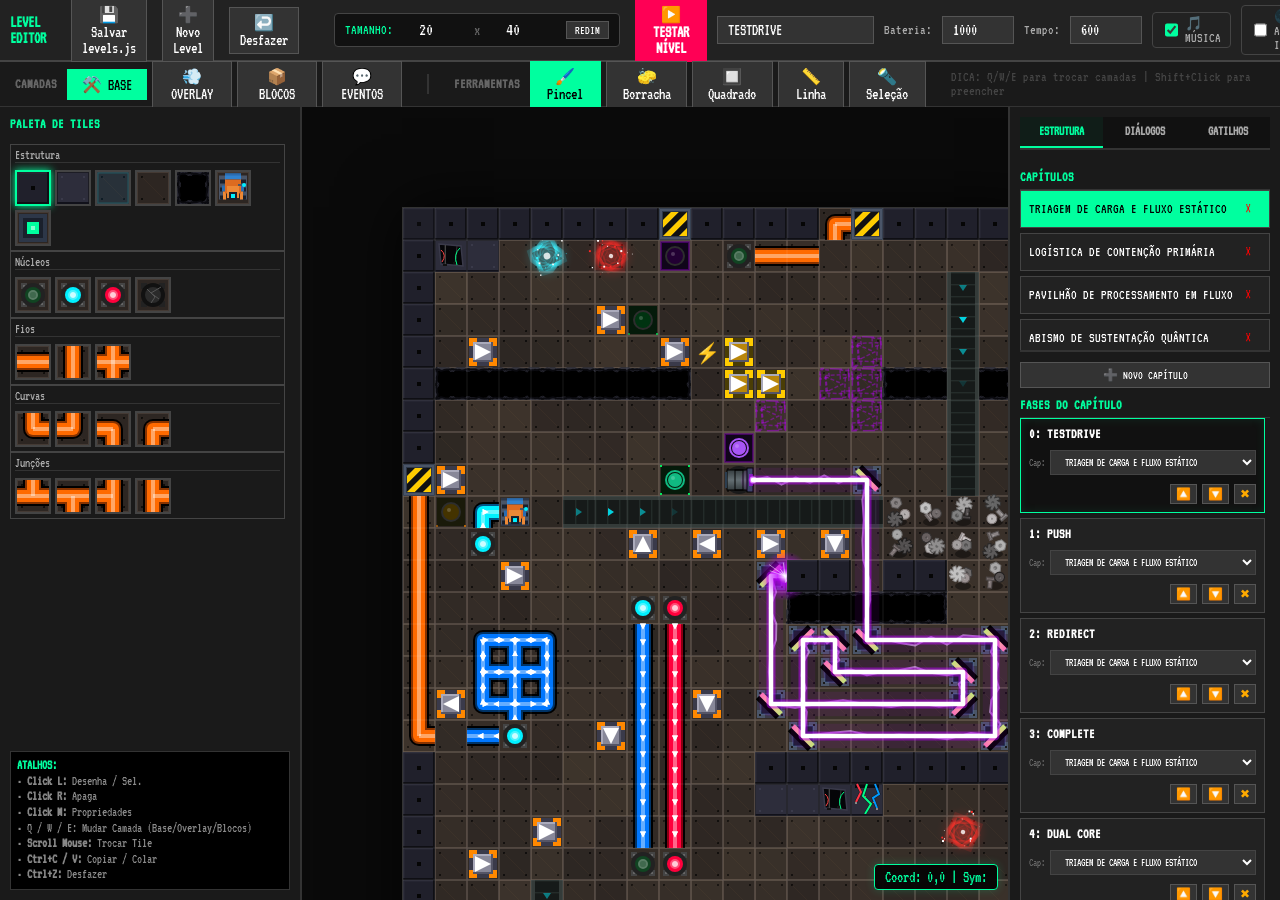
==== commit d9b17d21: "Refactor: Modularização da arquitetura do Level Editor e Correções de Estabilidade Modularização do " ====
--- a/editor.html
+++ b/editor.html
@@ -277,7 +277,7 @@
             <button id="layer-base" class="layer-btn active" style="min-width: 80px;">⚒️ BASE</button>
             <button id="layer-overlays" class="layer-btn" style="min-width: 80px;">💨 OVERLAY</button>
             <button id="layer-blocks" class="layer-btn" style="min-width: 80px;">📦 BLOCOS</button>
-            <button id="layer-events" class="layer-btn" style="min-width: 80px;">💬 FALAS</button>
+            <button id="layer-events" class="layer-btn" style="min-width: 80px;">💬 EVENTOS</button>
         </div>
 
         <div style="width: 2px; height: 20px; background: #333;"></div>
@@ -343,7 +343,7 @@
 
                 <!-- DIALOGUE PROPERTIES -->
                 <div id="prop-dialogue-container" style="display: none; flex-direction: column; gap: 10px; margin-top: 10px; border-top: 1px solid #444; padding-top: 10px;">
-                    <div style="font-size: 12px; color: #00ff9f;">CONFIGURAÇÃO DE FALA</div>
+                    <div style="font-size: 12px; color: #00ff9f;">CONFIGURAÇÃO DE EVENTO</div>
                     <textarea id="prop-dialogue-text" placeholder="Digite o diálogo aqui... [pause:500] Use tags!" style="width: 100%; height: 80px; background: #000; color: #00ff9f; border: 1px solid #444; font-family: 'VT323', monospace; font-size: 16px; padding: 5px; resize: vertical;"></textarea>
                     <div style="display: flex; gap: 5px;">
                         <select id="prop-dialogue-icon" style="flex: 1; font-size: 12px;">
@@ -479,7 +479,7 @@
                 <div style="color: #00ff9f; font-weight: bold; border-bottom: 1px solid #333; padding-bottom: 5px; font-size: 14px; margin-bottom: 10px;">GERENCIADOR DE DIÁLOGOS</div>
                 <div id="dialogue-manager-list" style="flex: 1; overflow-y: auto; display: flex; flex-direction: column; gap: 15px; padding-right: 5px;">
                     <!-- Diálogos aparecerão aqui -->
-                    <div style="color: #666; font-style: italic; text-align: center; margin-top: 20px;">Nenhum diálogo nesta fase.<br><br>Use a ferramenta de 💬 FALAS para adicionar.</div>
+                    <div style="color: #666; font-style: italic; text-align: center; margin-top: 20px;">Nenhum diálogo nesta fase.<br><br>Use a ferramenta de 💬 EVENTOS para adicionar.</div>
                 </div>
             </div>
             <div id="tab-triggers" class="tab-pane" style="display: none; flex: 1; flex-direction: column;">
@@ -527,7 +527,9 @@
     <script src="js/resultScreen.js"></script>
     <script src="js/game.js"></script>
     <script src="js/levels.js"></script>
-    <script src="js/editor.js"></script>
+    <script src="js/editor/editor_ui.js"></script>
+    <script src="js/editor/editor_test.js"></script>
+    <script src="js/editor/editor_main.js"></script>
 
 </body>
 </html>
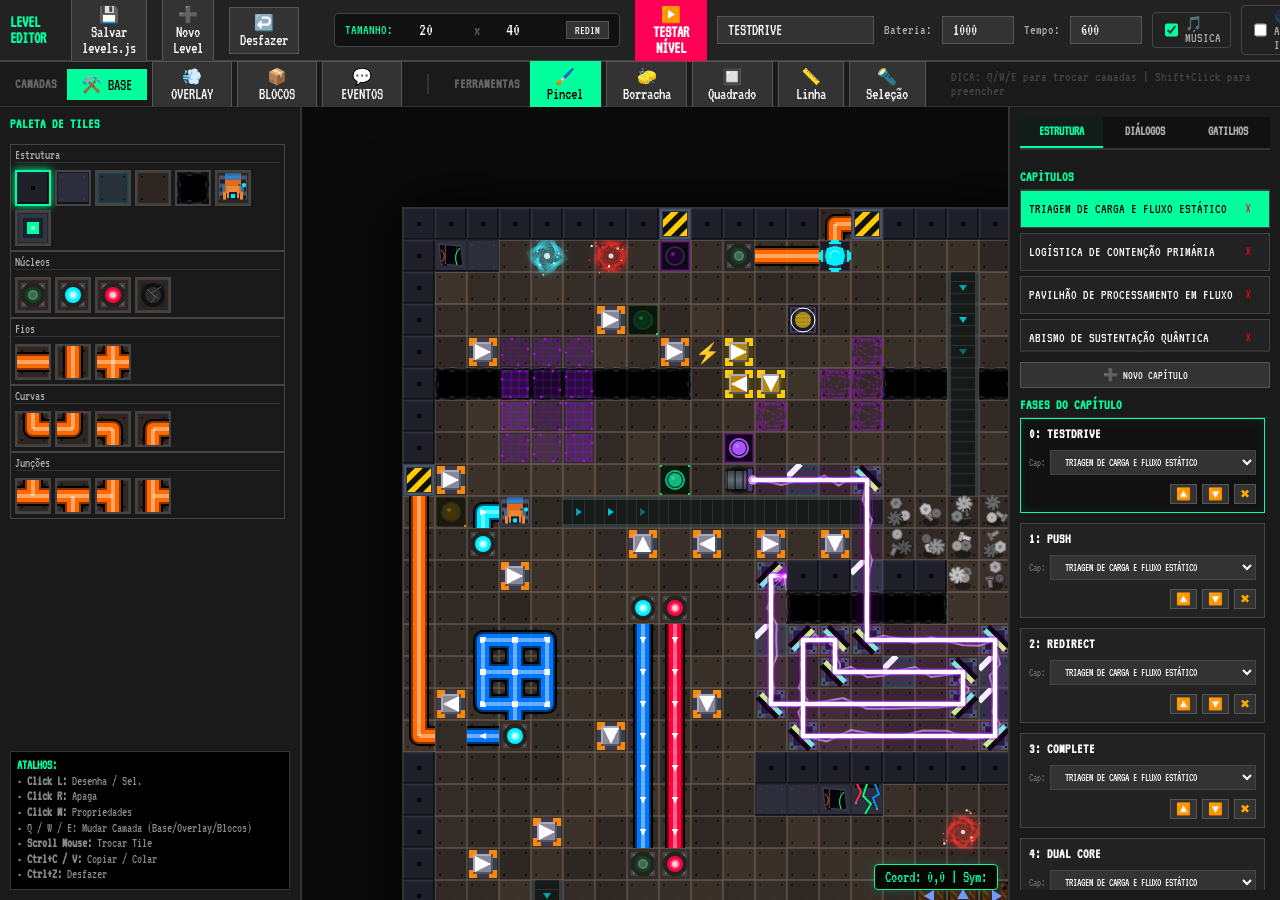
==== commit 23047793: "Modularidade Total de Gatilhos (Event Sequencer) Arquitetura de Sequenciamento: Consolidamos o siste" ====
--- a/editor.html
+++ b/editor.html
@@ -97,12 +97,12 @@
             gap: 10px;
         }
 
-        #level-list {
+        #level-list, #dialogue-manager-list, #trigger-manager-list {
             flex: 1;
             overflow-y: auto;
             display: flex;
             flex-direction: column;
-            gap: 5px;
+            gap: 10px;
             padding-right: 5px;
         }
 
@@ -274,21 +274,21 @@
     <div id="sub-toolbar">
         <div class="toolbar-group">
             <span class="toolbar-label">Camadas</span>
-            <button id="layer-base" class="layer-btn active" style="min-width: 80px;">⚒️ BASE</button>
-            <button id="layer-overlays" class="layer-btn" style="min-width: 80px;">💨 OVERLAY</button>
-            <button id="layer-blocks" class="layer-btn" style="min-width: 80px;">📦 BLOCOS</button>
-            <button id="layer-events" class="layer-btn" style="min-width: 80px;">💬 EVENTOS</button>
+            <button id="layer-base" class="layer-btn active" onclick="setLayer('base')" style="min-width: 80px;">⚒️ BASE</button>
+            <button id="layer-overlays" class="layer-btn" onclick="setLayer('overlays')" style="min-width: 80px;">💨 OVERLAY</button>
+            <button id="layer-blocks" class="layer-btn" onclick="setLayer('blocks')" style="min-width: 80px;">📦 BLOCOS</button>
+            <button id="layer-events" class="layer-btn" onclick="setLayer('events')" style="min-width: 80px;">💬 EVENTOS</button>
         </div>
 
         <div style="width: 2px; height: 20px; background: #333;"></div>
 
         <div class="toolbar-group">
             <span class="toolbar-label">Ferramentas</span>
-            <button id="tool-brush" class="tool-btn active">🖌️ Pincel</button>
-            <button id="tool-eraser" class="tool-btn">🧽 Borracha</button>
-            <button id="tool-rect" class="tool-btn">🔲 Quadrado</button>
-            <button id="tool-line" class="tool-btn">📏 Linha</button>
-            <button id="tool-select" class="tool-btn">🔦 Seleção</button>
+            <button id="tool-brush" class="tool-btn active" onclick="setTool('brush')">🖌️ Pincel</button>
+            <button id="tool-eraser" class="tool-btn" onclick="setTool('eraser')">🧽 Borracha</button>
+            <button id="tool-rect" class="tool-btn" onclick="setTool('rect')">🔲 Quadrado</button>
+            <button id="tool-line" class="tool-btn" onclick="setTool('line')">📏 Linha</button>
+            <button id="tool-select" class="tool-btn" onclick="setTool('select')">🔦 Seleção</button>
         </div>
 
         <div style="margin-left: auto; color: #444; font-size: 14px;">
@@ -301,8 +301,16 @@
             <div style="color: #00ff9f; font-weight: bold; margin-bottom: 5px; font-size: 14px;">PALETA DE TILES</div>
             <div id="palette-container" style="flex: 1; overflow-y: auto; padding-right: 5px;"></div>
             
-            <div id="floating-props" style="display: none; position: absolute; background: rgba(20, 20, 20, 0.95); border: 2px solid #00ff9f; padding: 12px; border-radius: 4px; box-shadow: 0 0 20px rgba(0, 255, 159, 0.3); z-index: 1000; backdrop-filter: blur(5px); min-width: 160px;">
-                <div style="color: #00ff9f; font-weight: bold; font-size: 14px; margin-bottom: 8px; border-bottom: 1px solid #444; padding-bottom: 4px; text-transform: uppercase; letter-spacing: 1px;">Propriedades</div>
+            <div id="floating-props" style="display: none; position: absolute; background: rgba(20, 20, 20, 0.95); border: 2px solid #00ff9f; padding: 12px; border-radius: 4px; box-shadow: 0 0 20px rgba(0, 255, 159, 0.3); z-index: 1000; backdrop-filter: blur(5px); min-width: 180px;">
+                <div style="display: flex; justify-content: space-between; align-items: center; margin-bottom: 8px; border-bottom: 1px solid #444; padding-bottom: 4px;">
+                    <div style="color: #00ff9f; font-weight: bold; font-size: 14px; text-transform: uppercase; letter-spacing: 1px;">Propriedades</div>
+                    <button id="btn-close-props" style="background: none; border: none; color: #ff0055; cursor: pointer; font-size: 16px; padding: 0;">✖</button>
+                </div>
+                
+                <div style="display: flex; gap: 5px; margin-bottom: 10px;">
+                    <button id="btn-copy-props" style="flex: 1; font-size: 12px; background: #222; border-color: #444;">📋 COPIAR</button>
+                    <button id="btn-paste-props" style="flex: 1; font-size: 12px; background: #222; border-color: #444;">📥 COLAR</button>
+                </div>
                 <div id="prop-type" style="font-size: 13px; color: #aaa; margin-bottom: 10px;">Tipo: Núcleo Alvo</div>
                 <div style="display: flex; align-items: center; gap: 10px; margin-bottom: 8px;">
                     <span style="font-size: 14px; color: #fff; width: 40px;">Amps:</span>
@@ -464,27 +472,37 @@
                     color: #fff !important;
                     background: #222;
                 }
+                .tab-pane {
+                    display: none;
+                    flex: 1;
+                    flex-direction: column;
+                    overflow: hidden;
+                    height: 100%;
+                }
+                .tab-pane.active {
+                    display: flex;
+                }
             </style>
 
-            <div id="tab-structure" class="tab-pane">
+            <div id="tab-structure" class="tab-pane active">
                 <div style="color: #00ff9f; font-weight: bold; border-bottom: 1px solid #333; padding-bottom: 5px; font-size: 14px;">CAPÍTULOS</div>
                 <div id="chapter-list" style="max-height: 150px; overflow-y: auto; border-bottom: 2px solid #333; margin-bottom: 10px; padding-bottom: 10px; display: flex; flex-direction: column; gap: 5px;"></div>
                 <button id="btn-new-chapter" style="width: 100%; font-size: 12px; margin-bottom: 10px;">➕ NOVO CAPÍTULO</button>
 
                 <div style="color: #00ff9f; font-weight: bold; border-bottom: 1px solid #333; padding-bottom: 5px; font-size: 14px;">FASES DO CAPÍTULO</div>
-                <div id="level-list" style="flex: 1; overflow-y: auto;"></div>
-            </div>
-
-            <div id="tab-dialogues" class="tab-pane" style="display: none; flex: 1; flex-direction: column;">
+                <div id="level-list"></div>
+            </div>
+
+            <div id="tab-dialogues" class="tab-pane">
                 <div style="color: #00ff9f; font-weight: bold; border-bottom: 1px solid #333; padding-bottom: 5px; font-size: 14px; margin-bottom: 10px;">GERENCIADOR DE DIÁLOGOS</div>
-                <div id="dialogue-manager-list" style="flex: 1; overflow-y: auto; display: flex; flex-direction: column; gap: 15px; padding-right: 5px;">
+                <div id="dialogue-manager-list">
                     <!-- Diálogos aparecerão aqui -->
                     <div style="color: #666; font-style: italic; text-align: center; margin-top: 20px;">Nenhum diálogo nesta fase.<br><br>Use a ferramenta de 💬 EVENTOS para adicionar.</div>
                 </div>
             </div>
-            <div id="tab-triggers" class="tab-pane" style="display: none; flex: 1; flex-direction: column;">
+            <div id="tab-triggers" class="tab-pane">
                 <div style="color: #00ff9f; font-weight: bold; border-bottom: 1px solid #333; padding-bottom: 5px; font-size: 14px; margin-bottom: 10px;">GERENCIADOR DE GATILHOS</div>
-                <div id="trigger-manager-list" style="flex: 1; overflow-y: auto; display: flex; flex-direction: column; gap: 15px; padding-right: 5px;">
+                <div id="trigger-manager-list">
                     <div style="color: #666; font-style: italic; text-align: center; margin-top: 20px;">Nenhum gatilho de zona nesta fase.<br><br>Use a ferramenta de ⚡ GATILHOS para adicionar.</div>
                 </div>
             </div>
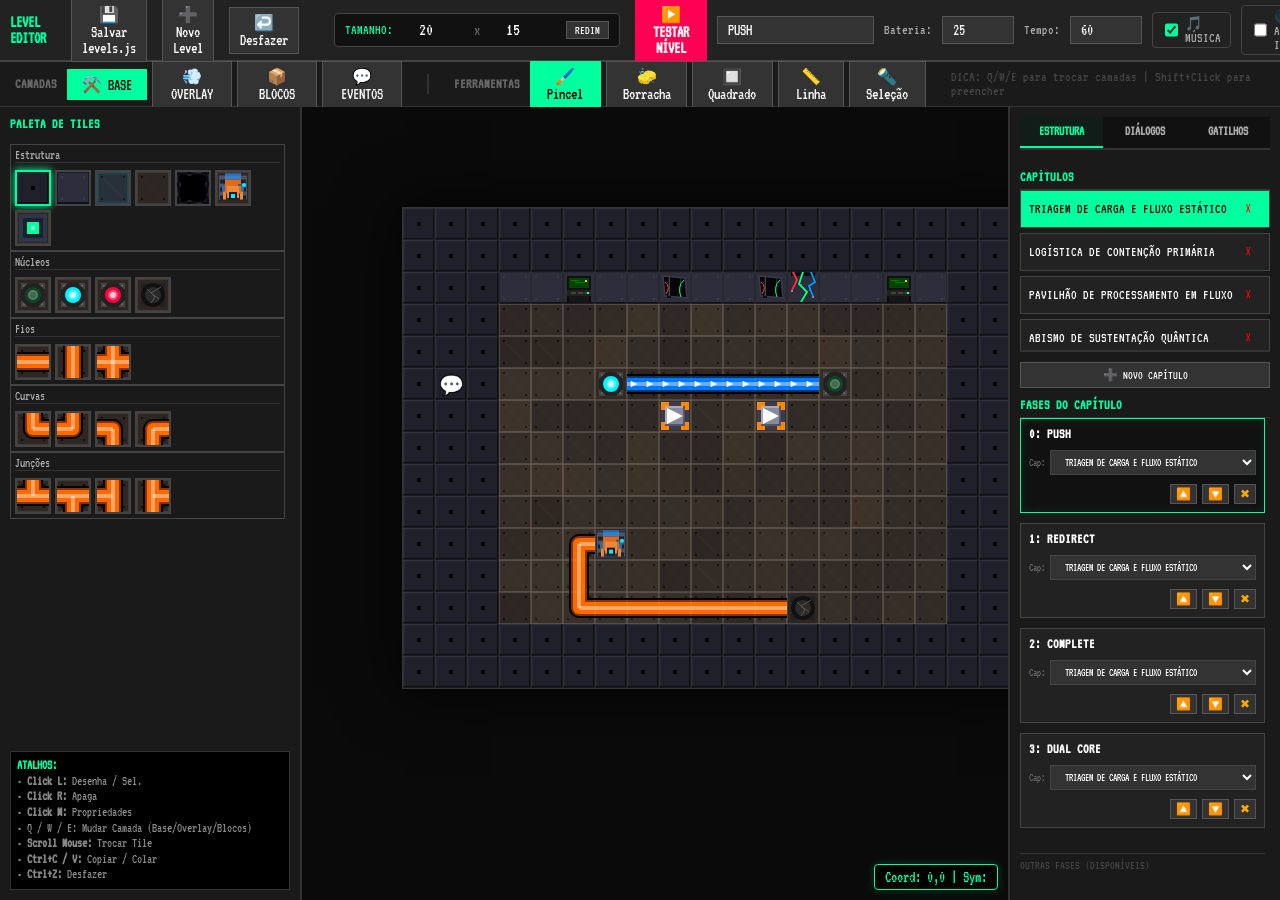
==== commit 55052543: "Correção do Sistema de Dialogo não seguir o personagem, novos efeitos de RichText e unificação com o" ====
--- a/editor.html
+++ b/editor.html
@@ -370,8 +370,8 @@
                             <input type="checkbox" id="prop-dialogue-autodismiss" checked style="accent-color: #00ff9f;">
                         </div>
                         <div style="display: flex; align-items: center; justify-content: space-between;">
-                            <span style="font-size: 12px; color: #aaa;">Delay (ms):</span>
-                            <input type="number" id="prop-dialogue-delay" value="1500" step="500" min="500" style="width: 60px; font-size: 12px; background: #000; color: #00ff9f; border: 1px solid #444;">
+                            <span style="font-size: 12px; color: #aaa;">Delay (s):</span>
+                            <input type="number" id="prop-dialogue-delay" value="1.5" step="0.1" min="0.2" style="width: 50px; font-size: 12px; background: #000; color: #00ff9f; border: 1px solid #444; text-align: center;">
                         </div>
                         <div style="display: flex; align-items: center; justify-content: space-between;">
                             <span style="font-size: 12px; color: #aaa;">Travar Robô:</span>
--- a/css/dialogue.css
+++ b/css/dialogue.css
@@ -199,7 +199,191 @@
     50% { opacity: 0; }
 }
 
-/* Ensure visibility and z-index */
+/* --- Rich Text Effects --- */
+.shake {
+    display: inline-block;
+    animation: text-shake calc(0.15s / var(--shake-intensity, 1)) infinite;
+}
+
+@keyframes text-shake {
+    0% { transform: translate(0, 0); }
+    25% { transform: translate(calc(1px * var(--shake-intensity, 1)), calc(-1px * var(--shake-intensity, 1))); }
+    50% { transform: translate(calc(-1px * var(--shake-intensity, 1)), calc(1px * var(--shake-intensity, 1))); }
+    75% { transform: translate(calc(1px * var(--shake-intensity, 1)), calc(1px * var(--shake-intensity, 1))); }
+    100% { transform: translate(0, 0); }
+}
+
+.glitch {
+    position: relative;
+    display: inline-block;
+    /* Sombras base (estáticas) */
+    text-shadow: 
+        calc(1px * var(--glitch-intensity, 1)) 0 rgba(255, 0, 106, 0.5), 
+        calc(-1px * var(--glitch-intensity, 1)) 0 rgba(0, 162, 255, 0.5);
+    animation: text-glitch-chromatic 0.1s infinite;
+}
+
+@keyframes text-glitch-chromatic {
+    0% { 
+        text-shadow: 
+            calc(2px * var(--glitch-intensity, 1)) 0 rgba(255, 0, 106, 0.7), 
+            calc(-2px * var(--glitch-intensity, 1)) 0 rgba(0, 162, 255, 0.7);
+    }
+    25% { 
+        text-shadow: 
+            calc(-1px * var(--glitch-intensity, 1)) 1px rgba(255, 0, 106, 0.7), 
+            calc(1px * var(--glitch-intensity, 1)) -1px rgba(0, 162, 255, 0.7);
+    }
+    50% { 
+        text-shadow: 
+            calc(3px * var(--glitch-intensity, 1)) -1px rgba(255, 0, 106, 0.8), 
+            calc(-3px * var(--glitch-intensity, 1)) 1px rgba(0, 162, 255, 0.8);
+    }
+    75% { 
+        text-shadow: 
+            calc(-2px * var(--glitch-intensity, 1)) -2px rgba(255, 0, 106, 0.7), 
+            calc(2px * var(--glitch-intensity, 1)) 2px rgba(0, 162, 255, 0.7);
+    }
+    100% { 
+        text-shadow: 
+            calc(2px * var(--glitch-intensity, 1)) 0 rgba(255, 0, 106, 0.7), 
+            calc(-2px * var(--glitch-intensity, 1)) 0 rgba(0, 162, 255, 0.7);
+    }
+}
+
+/* --- New Rich Text Effects --- */
+
+/* [wave] - Floating sine wave */
+.wave {
+    display: inline-block;
+    animation: text-wave calc(2s / var(--wave-intensity, 1)) ease-in-out infinite;
+}
+@keyframes text-wave {
+    0%, 100% { transform: translateY(0); }
+    50% { transform: translateY(calc(-5px * var(--wave-intensity, 1))); }
+}
+
+/* [pulse] - Glowing heartbeat */
+.pulse {
+    display: inline-block;
+    animation: text-pulse calc(1.5s / var(--pulse-intensity, 1)) ease-in-out infinite;
+}
+@keyframes text-pulse {
+    0%, 100% { opacity: 1; text-shadow: 0 0 5px currentColor; }
+    50% { 
+        opacity: 0.7; 
+        text-shadow: 0 0 calc(15px * var(--pulse-intensity, 1)) currentColor; 
+        transform: scale(calc(1 + (0.1 * var(--pulse-intensity, 1)))); 
+    }
+}
+
+/* [highlight] - Background strip */
+.highlight {
+    background: var(--highlight-color, var(--theme-color));
+    color: #000 !important;
+    padding: 0 2px;
+    border-radius: 2px;
+}
+
+/* [melt] - Blinks then drops (Simulates system failure) */
+.melt {
+    display: inline-block;
+    animation: text-melt calc(2s / var(--melt-intensity, 1)) ease-in forwards;
+    transform-origin: center;
+}
+@keyframes text-melt {
+    /* Ultra-fast 5-blink sequence in the first 10% */
+    0%, 2%, 4%, 6%, 8%, 10% { opacity: 1; transform: translateY(0); }
+    1%, 3%, 5%, 7%, 9% { opacity: 0; }
+    
+    10% { opacity: 1; transform: translateY(0); }
+    15% { opacity: 1; transform: translateY(0); } /* Tiny hold */
+    100% { opacity: 0; transform: translateY(120px); }
+}
+
+/* [reboot] - System flicker (Preserves color) */
+.reboot {
+    display: inline-block;
+    animation: text-reboot calc(0.6s / var(--reboot-intensity, 1)) infinite alternate;
+}
+@keyframes text-reboot {
+    0%, 100% { opacity: 1; filter: brightness(1) contrast(1); }
+    50% { opacity: 0.2; filter: brightness(3) contrast(2); transform: scaleX(1.1); }
+    60% { opacity: 0.8; filter: brightness(0.5); transform: scaleX(0.9); }
+}
+
+/* [pixel] - Low-res fixed look */
+.pixel {
+    display: inline-block;
+    filter: blur(calc(1px * var(--pixel-intensity, 1))) contrast(200%);
+    image-rendering: pixelated;
+}
+
+/* [crypt] - Persistent encrypted look */
+.crypt-span {
+    font-family: monospace;
+    display: inline-block;
+    position: relative;
+    min-width: 1ch;
+    color: var(--theme-color, #00ffaa);
+}
+/* This animation makes the text appear to scramble by swapping pseudo-content if supported, 
+   but for maximum compatibility, we use a JS loop for the actual character swap. */
+.crypt-span.animating {
+    opacity: 0.8;
+    text-shadow: 0 0 5px var(--theme-color, #00ffaa);
+}
+
+/* [arcane] - Magical glow with vibration and dual color support */
+.arcane {
+    display: inline-block;
+    animation: text-arcane calc(2s / var(--arcane-intensity, 1)) infinite ease-in-out;
+    color: var(--arcane-color-1, #df80ff);
+    transform-origin: center;
+}
+@keyframes text-arcane {
+    0%, 100% { 
+        text-shadow: 
+            0 0 calc(5px * var(--arcane-intensity, 1)) var(--arcane-color-1, #bf00ff),
+            0 0 calc(10px * var(--arcane-intensity, 1)) var(--arcane-color-2, #ff00ff);
+        color: var(--arcane-color-1, #df80ff);
+        transform: scale(1) rotate(0deg);
+        filter: brightness(1);
+    }
+    50% { 
+        text-shadow: 
+            0 0 calc(10px * var(--arcane-intensity, 1)) var(--arcane-color-1, #bf00ff),
+            0 0 calc(25px * var(--arcane-intensity, 1)) var(--arcane-color-2, #ff00ff);
+        color: var(--arcane-color-2, #ffffff);
+        transform: scale(1.06) rotate(calc(1.5deg * var(--arcane-intensity, 1)));
+        filter: brightness(1.2);
+    }
+}
+
+/* [sketch] - Hand-drawn vibration (Intensity controls force/amplitude) */
+.sketch {
+    display: inline-block;
+    animation: text-sketch 0.08s infinite alternate;
+}
+@keyframes text-sketch {
+    0% { transform: translate(0,0) rotate(0deg); }
+    25% { transform: translate(calc(1.5px * var(--sketch-intensity, 1)), calc(-1.5px * var(--sketch-intensity, 1))) rotate(calc(1.5deg * var(--sketch-intensity, 1))); }
+    50% { transform: translate(calc(-1.5px * var(--sketch-intensity, 1)), calc(1.5px * var(--sketch-intensity, 1))) rotate(calc(-1.5deg * var(--sketch-intensity, 1))); }
+    75% { transform: translate(calc(-1.5px * var(--sketch-intensity, 1)), calc(-1.5px * var(--sketch-intensity, 1))) rotate(calc(0.8deg * var(--sketch-intensity, 1))); }
+    100% { transform: translate(calc(1.5px * var(--sketch-intensity, 1)), calc(1.5px * var(--sketch-intensity, 1))) rotate(calc(-0.8deg * var(--sketch-intensity, 1))); }
+}
+
+/* [highlight] - Solid background marker with no gaps */
+.highlight {
+    background-color: var(--highlight-color, #ffaa00);
+    color: #000 !important;
+    padding: 2px 0;
+    /* Box-shadow seals the gaps between spans */
+    box-shadow: 1px 0 0 var(--highlight-color, #ffaa00), -1px 0 0 var(--highlight-color, #ffaa00);
+    position: relative;
+    z-index: 1;
+}
+
 .tippy-box {
     z-index: 9999 !important;
 }
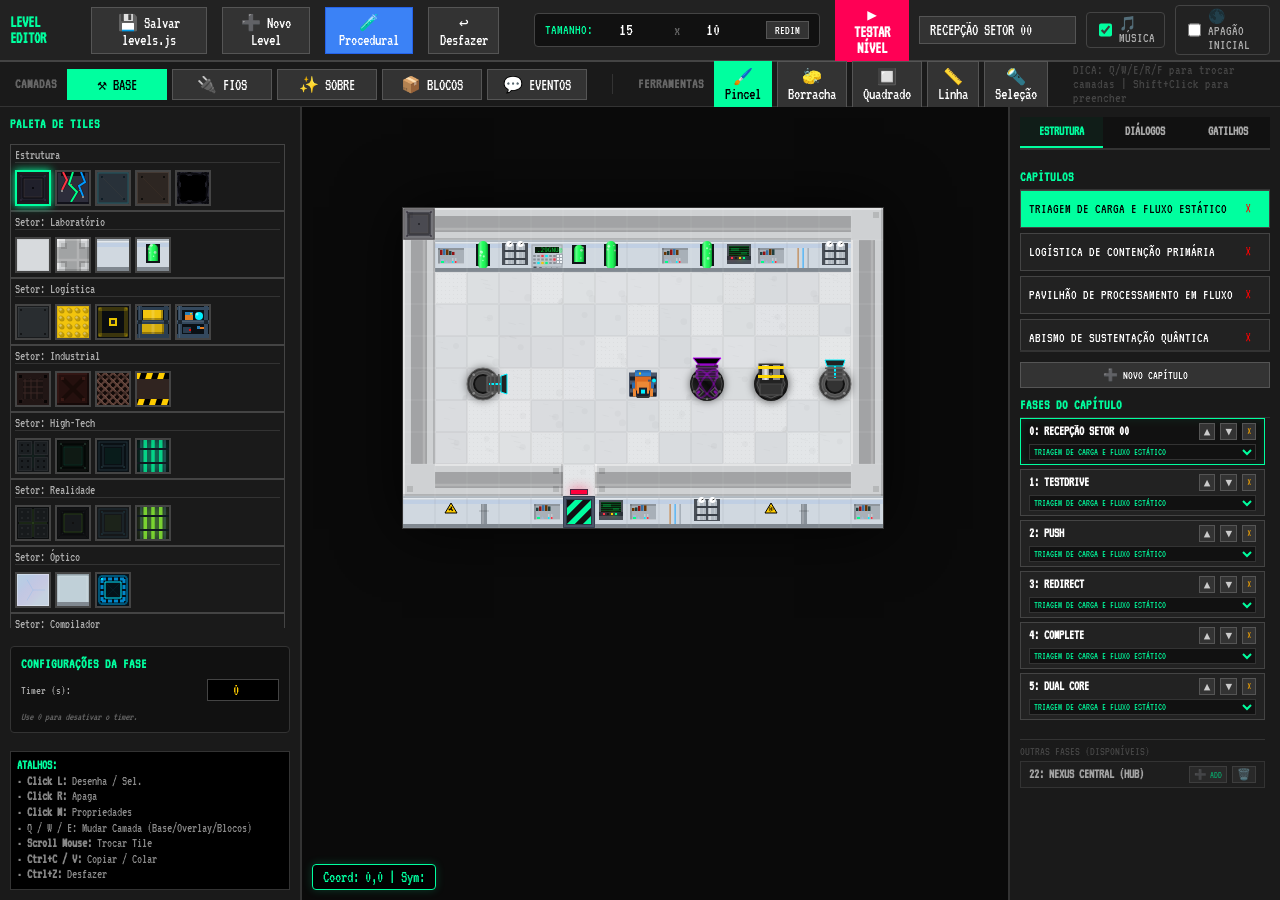
==== commit 32a52031: "Mudança Para Adventure Puzzle" ====
--- a/editor.html
+++ b/editor.html
@@ -102,26 +102,26 @@
             overflow-y: auto;
             display: flex;
             flex-direction: column;
-            gap: 10px;
+            gap: 4px; /* Reduced gap */
             padding-right: 5px;
         }
 
         .level-item {
             background: #222;
             border: 1px solid #444;
-            padding: 8px;
+            padding: 4px 8px; /* Reduced padding */
             cursor: pointer;
-            font-size: 14px;
+            font-size: 13px; /* Slightly smaller font */
             display: flex;
             flex-direction: column;
-            gap: 5px;
-        }
-
-        .level-item:hover { border-color: #666; }
+            gap: 2px; /* Tighter internal spacing */
+        }
+
+        .level-item:hover { border-color: #666; background: #2a2a2a; }
         .level-item.active { border-color: #00ff9f; background: #111; box-shadow: inset 0 0 10px rgba(0, 255, 159, 0.1); }
-        .level-item .lvl-title { color: #fff; font-weight: bold; }
+        .level-item .lvl-title { color: #fff; font-weight: bold; overflow: hidden; text-overflow: ellipsis; white-space: nowrap; }
         .level-item .lvl-actions { display: flex; gap: 5px; justify-content: flex-end; }
-        .action-btn { background: #333; border: 1px solid #555; padding: 2px 5px; font-size: 12px; cursor: pointer; color: #ccc; }
+        .action-btn { background: #333; border: 1px solid #555; padding: 1px 4px; font-size: 11px; cursor: pointer; color: #ccc; }
         .action-btn:hover { background: #444; color: #fff; border-color: #888; }
 
         #workspace {
@@ -188,20 +188,20 @@
         /* Channel Grid Style */
         #channel-grid {
             display: grid;
-            grid-template-columns: repeat(6, 1fr);
-            gap: 3px;
+            grid-template-columns: repeat(10, 1fr);
+            gap: 1px;
         }
         .chan-cell {
             position: relative;
-            width: 22px;
-            height: 22px;
+            width: 18px;
+            height: 18px;
             background: #111;
             border: 1px solid #333;
             color: #888;
             display: flex;
             align-items: center;
             justify-content: center;
-            font-size: 11px;
+            font-size: 10px;
             cursor: pointer;
             border-radius: 2px;
             transition: all 0.1s;
@@ -235,6 +235,54 @@
             border-color: #444;
         }
 
+        #floating-props button, #floating-props select, #floating-props input, #floating-props textarea {
+            font-size: 13px !important;
+            padding: 2px 5px !important;
+        }
+        
+        #floating-props .toolbar-label {
+            font-size: 11px;
+        }
+
+        /* Custom Scrollbar */
+        .custom-scrollbar::-webkit-scrollbar {
+            width: 8px;
+            height: 8px;
+        }
+        .custom-scrollbar::-webkit-scrollbar-track {
+            background: #111;
+        }
+        .custom-scrollbar::-webkit-scrollbar-thumb {
+            background: #333;
+            border-radius: 4px;
+        }
+        .custom-scrollbar::-webkit-scrollbar-thumb:hover {
+            background: #00ff9f;
+        }
+
+        /* Spawn Selection Specific */
+        #spawn-preview-container:active { cursor: grabbing; }
+        
+        .modal-btn {
+            padding: 10px 20px;
+            font-size: 14px;
+            font-weight: bold;
+            text-transform: uppercase;
+            letter-spacing: 1px;
+            border-radius: 4px;
+            transition: all 0.2s;
+            cursor: pointer;
+            font-family: 'Inter', sans-serif;
+        }
+        
+        #btn-spawn-confirm:hover {
+            transform: translateY(-2px);
+            box-shadow: 0 6px 0 #00aa6b, 0 0 15px rgba(0, 255, 159, 0.4);
+        }
+        
+        #btn-spawn-clear:hover {
+            background: #500 !important;
+        }
     </style>
 </head>
 <body>
@@ -243,6 +291,7 @@
         <div style="font-weight: bold; color: #00ff9f; margin-right: 10px;">LEVEL EDITOR</div>
         <button id="btn-save">💾 Salvar levels.js</button>
         <button id="btn-new">➕ Novo Level</button>
+        <button id="btn-gen" style="background: #3b82f6; color: white; border-color: #2563eb;">🧪 Procedural</button>
         <button onclick="undo()">↩️ Desfazer</button>
         
         <div style="display: flex; align-items: center; gap: 8px; background: #111; padding: 2px 10px; border-radius: 4px; border: 1px solid #444; margin-left: 20px;">
@@ -256,10 +305,6 @@
         <div style="margin-left: auto; display: flex; gap: 10px; align-items: center;">
             <button id="btn-test" style="background: #ff0055; color: #fff; border-color: #ff0055; font-weight: bold;">▶️ TESTAR NÍVEL</button>
             <input type="text" id="lvl-name" placeholder="Nome da Fase" style="width: 150px;">
-            <span style="font-size: 14px; color: #aaa;">Bateria:</span>
-            <input type="number" id="lvl-battery" placeholder="Bat" style="width: 50px;">
-            <span style="font-size: 14px; color: #aaa;">Tempo:</span>
-            <input type="number" id="lvl-timer" placeholder="Sec" style="width: 50px;">
             <label style="display: flex; align-items: center; gap: 4px; font-size: 14px; color: #aaa; cursor: pointer; background: #222; padding: 2px 8px; border: 1px solid #444; border-radius: 4px;">
                 <input type="checkbox" id="check-editor-music" checked style="width: 14px; height: 14px; accent-color: #00ff9f;">
                 <span>🎵 MÚSICA</span>
@@ -274,10 +319,11 @@
     <div id="sub-toolbar">
         <div class="toolbar-group">
             <span class="toolbar-label">Camadas</span>
-            <button id="layer-base" class="layer-btn active" onclick="setLayer('base')" style="min-width: 80px;">⚒️ BASE</button>
-            <button id="layer-overlays" class="layer-btn" onclick="setLayer('overlays')" style="min-width: 80px;">💨 OVERLAY</button>
-            <button id="layer-blocks" class="layer-btn" onclick="setLayer('blocks')" style="min-width: 80px;">📦 BLOCOS</button>
-            <button id="layer-events" class="layer-btn" onclick="setLayer('events')" style="min-width: 80px;">💬 EVENTOS</button>
+            <button id="layer-base" class="layer-btn active" onclick="setLayer('base')" style="min-width: 100px;">⚒️ BASE</button>
+            <button id="layer-wires" class="layer-btn" onclick="setLayer('wires')" style="min-width: 100px;">🔌 FIOS</button>
+            <button id="layer-overlays" class="layer-btn" onclick="setLayer('overlays')" style="min-width: 100px;">✨ SOBRE</button>
+            <button id="layer-blocks" class="layer-btn" onclick="setLayer('blocks')" style="min-width: 100px;">📦 BLOCOS</button>
+            <button id="layer-events" class="layer-btn" onclick="setLayer('events')" style="min-width: 100px;">💬 EVENTOS</button>
         </div>
 
         <div style="width: 2px; height: 20px; background: #333;"></div>
@@ -292,7 +338,7 @@
         </div>
 
         <div style="margin-left: auto; color: #444; font-size: 14px;">
-            DICA: Q/W/E para trocar camadas | Shift+Click para preencher
+            DICA: Q/W/E/R/F para trocar camadas | Shift+Click para preencher
         </div>
     </div>
 
@@ -301,6 +347,17 @@
             <div style="color: #00ff9f; font-weight: bold; margin-bottom: 5px; font-size: 14px;">PALETA DE TILES</div>
             <div id="palette-container" style="flex: 1; overflow-y: auto; padding-right: 5px;"></div>
             
+            <div id="level-config" style="background: #111; border: 1px solid #333; padding: 10px; border-radius: 4px; margin-top: 10px;">
+                <div style="color: #00ff9f; font-weight: bold; margin-bottom: 8px; font-size: 14px; text-transform: uppercase;">Configurações da Fase</div>
+                <div style="display: flex; flex-direction: column; gap: 10px;">
+                    <div style="display: flex; align-items: center; justify-content: space-between;">
+                        <span style="font-size: 12px; color: #aaa;">Timer (s):</span>
+                        <input type="number" id="lvl-timer" value="0" min="0" style="width: 60px; background: #000; border: 1px solid #444; color: #ffcc00; font-family: 'VT323', monospace; font-size: 16px; padding: 2px 5px; text-align: center;">
+                    </div>
+                    <div style="font-size: 11px; color: #666; font-style: italic;">Use 0 para desativar o timer.</div>
+                </div>
+            </div> 
+            
             <div id="floating-props" style="display: none; position: absolute; background: rgba(20, 20, 20, 0.95); border: 2px solid #00ff9f; padding: 12px; border-radius: 4px; box-shadow: 0 0 20px rgba(0, 255, 159, 0.3); z-index: 1000; backdrop-filter: blur(5px); min-width: 180px;">
                 <div style="display: flex; justify-content: space-between; align-items: center; margin-bottom: 8px; border-bottom: 1px solid #444; padding-bottom: 4px;">
                     <div style="color: #00ff9f; font-weight: bold; font-size: 14px; text-transform: uppercase; letter-spacing: 1px;">Propriedades</div>
@@ -325,11 +382,14 @@
                 </div>
 
                 <div id="prop-channel-container" style="margin-bottom: 12px; display: none; flex-direction: column;">
-                    <div style="display: flex; justify-content: space-between; margin-bottom: 6px;">
+                    <div style="display: flex; justify-content: space-between; align-items: center; margin-bottom: 6px;">
                         <span style="font-size: 14px; color: #fff;">Canal: <span id="prop-channel-val" style="color: #00ff9f; font-weight: bold;">0</span></span>
-                        <span id="prop-channel-usage" style="font-size: 10px; color: #666; text-transform: uppercase; font-family: sans-serif; padding-top: 4px;"></span>
-                    </div>
-                    <button id="btn-clear-channel" style="font-size: 11px; padding: 2px 5px; margin-bottom: 8px; background: #300; border-color: #600; color: #ff8888; width: 100%; text-align: center; display: block;">🗑️ REMOVER CANAL DESTE TILE</button>
+                        <div id="prop-global-container" style="display: flex; align-items: center; gap: 5px; background: #222; padding: 2px 5px; border-radius: 3px; border: 1px solid #444;">
+                            <span style="font-size: 10px; color: #00ff9f; font-weight: bold; text-transform: uppercase;">Global</span>
+                            <input type="checkbox" id="prop-is-global" style="width: 14px; height: 14px; accent-color: #00ff9f;">
+                        </div>
+                    </div>
+                    <button id="btn-clear-channel" style="font-size: 11px; padding: 2px 5px; margin-bottom: 8px; background: #300; border-color: #600; color: #ff8888; width: 100%; text-align: center; display: block;">🗑️ REMOVER CANAL</button>
                     <div id="channel-grid">
                         <!-- Generated by JS -->
                     </div>
@@ -347,6 +407,97 @@
                 <div id="prop-toggle-container" style="display: flex; align-items: center; gap: 10px;">
                     <span style="font-size: 14px; color: #fff; width: 60px;">Inicial On:</span>
                     <input type="checkbox" id="prop-toggle" style="width: 18px; height: 18px; accent-color: #00ff9f;">
+                </div>
+                
+                <!-- SPAWN PROPERTIES -->
+                <div id="prop-spawn-container" style="display: none; flex-direction: column; gap: 8px; margin-top: 10px; border-top: 1px solid #444; padding-top: 10px;">
+                    <div style="font-size: 12px; color: #00ff9f;">CONFIGURAÇÃO DE SPAWN</div>
+                    <div style="display: flex; align-items: center; justify-content: space-between;">
+                        <span style="font-size: 14px; color: #fff;">Estação de Recarga:</span>
+                        <input type="checkbox" id="prop-spawn-station" style="width: 18px; height: 18px; accent-color: #00ff9f;">
+                    </div>
+                    <div style="font-size: 11px; color: #666; font-style: italic;">Se marcado, o ponto inicial funcionará como uma estação de carregamento e checkpoint.</div>
+                </div>
+                
+                <!-- LABEL PROPERTIES -->
+                <div id="prop-label-container" style="display: none; flex-direction: column; gap: 8px; margin-top: 10px; border-top: 1px solid #444; padding-top: 10px;">
+                    <div style="font-size: 12px; color: #00ff9f;">CONFIGURAÇÃO DE RÓTULO (!)</div>
+                    <div style="display: flex; flex-direction: column; gap: 5px;">
+                        <span style="font-size: 14px; color: #fff;">Texto do Rótulo:</span>
+                        <input type="text" id="prop-label-text" placeholder="Ex: SETOR 01" style="width: 100%; background: #000; color: #00f0ff; border: 1px solid #444; font-family: 'VT323', monospace; font-size: 16px; padding: 4px;">
+                    </div>
+                    <div style="display: flex; align-items: center; justify-content: space-between;">
+                        <span style="font-size: 12px; color: #aaa;">Cor:</span>
+                        <input type="color" id="prop-label-color" value="#00f0ff" style="width: 40px; height: 24px; border: 1px solid #444; background: #000; cursor: pointer;">
+                    </div>
+                    <div style="font-size: 11px; color: #666; font-style: italic;">O texto aparecerá flutuando sobre este tile no jogo.</div>
+                </div>
+
+                <!-- LAUNCHER PROPERTIES -->
+                <div id="prop-launcher-container" style="display: none; flex-direction: column; gap: 8px; margin-top: 10px; border-top: 1px solid #444; padding-top: 10px;">
+                    <div style="font-size: 12px; color: #00ff9f;">CONFIGURAÇÃO DE LANÇADOR (R)</div>
+                    
+                    <div style="display: flex; align-items: center; justify-content: space-between;">
+                        <span style="font-size: 14px; color: #fff;">Modelo:</span>
+                        <select id="prop-launcher-model" style="background: #000; color: #00ff9f; border: 1px solid #444; font-family: 'VT323', monospace; font-size: 14px; padding: 2px;">
+                            <option value="ENERGY">⚡ ENERGY (Energia)</option>
+                            <option value="MECHANICAL">📦 MECHANICAL (Mecânico)</option>
+                            <option value="VOID">🌀 VOID (Vácuo)</option>
+                        </select>
+                    </div>
+
+                    <div style="display: flex; align-items: center; justify-content: space-between;">
+                        <span style="font-size: 14px; color: #fff;">Rotação:</span>
+                        <select id="prop-launcher-rotate-dir" style="background: #000; color: #00ff9f; border: 1px solid #444; font-family: 'VT323', monospace; font-size: 14px; padding: 2px;">
+                            <option value="FIXED">🔒 FIXO</option>
+                            <option value="CW">🔄 CW (Horário)</option>
+                            <option value="CCW">🔄 CCW (Anti-horário)</option>
+                        </select>
+                    </div>
+
+                    <div id="prop-launcher-axes-container" style="display: none; flex-direction: column; gap: 8px;">
+                        <div style="display: flex; align-items: center; justify-content: space-between;">
+                            <span style="font-size: 14px; color: #fff;">Eixos:</span>
+                            <select id="prop-launcher-axes" style="background: #000; color: #00ff9f; border: 1px solid #444; font-family: 'VT323', monospace; font-size: 14px; padding: 2px;">
+                                <option value="4">4 EIXOS (90°)</option>
+                                <option value="8">8 EIXOS (45°)</option>
+                            </select>
+                        </div>
+                        <div style="display: flex; align-items: center; justify-content: space-between;">
+                            <span style="font-size: 12px; color: #aaa;">Girar a cada (tiros):</span>
+                            <input type="number" id="prop-launcher-rotate-every" value="1" min="1" max="10" style="width: 40px; background: #000; color: #fff; border: 1px solid #444; text-align: center;">
+                        </div>
+                    </div>
+
+                    <div style="display: flex; align-items: center; justify-content: space-between;">
+                        <span style="font-size: 14px; color: #fff;">Freq (s):</span>
+                        <input type="number" id="prop-launcher-rate" value="2.0" step="0.1" min="0.5" style="width: 50px; background: #000; color: #fff; border: 1px solid #444; text-align: center;">
+                    </div>
+
+                    <div style="display: flex; align-items: center; justify-content: space-between;">
+                        <span style="font-size: 14px; color: #fff;">Velocidade:</span>
+                        <input type="number" id="prop-launcher-speed" value="4.0" step="0.5" min="1.0" max="10.0" style="width: 50px; background: #000; color: #fff; border: 1px solid #444; text-align: center;">
+                    </div>
+
+                    <div style="display: flex; align-items: center; justify-content: space-between;">
+                        <span style="font-size: 14px; color: #fff;">Delay (s):</span>
+                        <input type="number" id="prop-launcher-delay" value="0.0" step="0.1" min="0.0" style="width: 50px; background: #000; color: #fff; border: 1px solid #444; text-align: center;">
+                    </div>
+                </div>
+
+                <!-- EXIT DOOR PROPERTIES -->
+                <div id="prop-exit-container" style="display: none; flex-direction: column; gap: 8px; margin-top: 10px; border-top: 1px solid #444; padding-top: 10px;">
+                    <div style="font-size: 12px; color: #00ff9f;">CONFIGURAÇÃO DE SAÍDA</div>
+                    <div style="display: flex; align-items: center; gap: 10px;">
+                        <span style="font-size: 14px; color: #fff;">Destino:</span>
+                        <div style="display: flex; gap: 5px; flex: 1;">
+                            <input type="text" id="prop-exit-lvl" list="level-search-list" placeholder="Nome ou Index" style="flex: 1; background: #000; color: #00ff9f; border: 1px solid #444; font-family: 'VT323', monospace; font-size: 16px; padding: 2px;">
+                            <button id="btn-select-spawn" style="padding: 2px 8px; font-size: 12px; background: #004433; border: 1px solid #00ff9f; color: #00ff9f; cursor: pointer;">📍 POSIÇÃO</button>
+                        </div>
+                    </div>
+                    <datalist id="level-search-list"></datalist>
+                    <div id="prop-exit-spawn-info" style="font-size: 11px; color: #00ff9f; display: none;">Spawn: <span id="prop-exit-spawn-coords">Auto</span></div>
+                    <div style="font-size: 11px; color: #666; font-style: italic;">Indique o nome da fase ou o índice para onde esta porta leva.</div>
                 </div>
 
                 <!-- DIALOGUE PROPERTIES -->
@@ -400,8 +551,8 @@
                 <canvas id="editor-canvas" width="640" height="480" style="background: #000; box-shadow: 0 0 60px rgba(0,0,0,0.8); border: 1px solid #333;"></canvas>
             </div>
             
-            <!-- Fixed UI Overlay - Pinned to bottom-right of viewport -->
-            <div id="overlay-ui" style="position: absolute; bottom: 10px; right: 10px; width: fit-content; background: rgba(0, 0, 0, 0.85); color: #00ff9f; padding: 4px 10px; font-family: 'VT323', monospace; font-size: 16px; border: 1px solid #00ff9f; border-radius: 4px; pointer-events: none; box-shadow: 0 0 10px rgba(0, 255, 159, 0.2); backdrop-filter: blur(4px); z-index: 100; white-space: nowrap;">
+            <!-- Fixed UI Overlay - Pinned to bottom-left of viewport -->
+            <div id="overlay-ui" style="position: absolute; bottom: 10px; left: 10px; width: fit-content; background: rgba(0, 0, 0, 0.85); color: #00ff9f; padding: 4px 10px; font-family: 'VT323', monospace; font-size: 16px; border: 1px solid #00ff9f; border-radius: 4px; pointer-events: none; box-shadow: 0 0 10px rgba(0, 255, 159, 0.2); backdrop-filter: blur(4px); z-index: 100; white-space: nowrap;">
                 Coord: 0,0 | Sym: 
             </div>
 
@@ -410,7 +561,6 @@
                 <div id="test-ui-top" style="width: 640px; background: #111; border-bottom: 2px solid #444; display: flex; align-items: center; padding: 5px 15px; color: #fff; font-size: 18px; gap: 15px;">
                     <div style="color: #ff0055; font-weight: bold;">MODO TESTE</div>
                     <div style="flex: 1; text-align: center;" id="ui-level-name">---</div>
-                    <div>TEMPO <span id="ui-time">00:00</span></div>
                     <div style="color: #00ff9f;">⚡ <span id="ui-score">0/0</span></div>
                     <button onclick="stopTest()" style="background: #444; color: #fff; border: 1px solid #666; font-size: 12px; padding: 2px 8px;">SAIR (ESC)</button>
                 </div>
@@ -425,11 +575,6 @@
                     <div class="ui-bar-container horizontal">
                         <span class="bar-label">VIDAS</span>
                         <div id="lives-bar" class="segmented-bar horizontal" style="--bar-color: #ffcc00;"></div>
-                    </div>
-                    <div class="ui-bar-container horizontal">
-                        <span class="bar-label">ENERGIA</span>
-                        <div id="energy-bar-seg" class="segmented-bar horizontal" style="--bar-color: #00f0ff;"></div>
-                        <span id="ui-power-count" class="bar-label">00</span>
                     </div>
                     <div class="ui-bar-container horizontal">
                         <span class="bar-label">AMPERES</span>
@@ -460,6 +605,7 @@
                 <div class="sidebar-tab active" onclick="switchTab('tab-structure')" style="flex: 1; text-align: center; padding: 8px; cursor: pointer; font-size: 13px; font-weight: bold; color: #aaa; transition: all 0.2s;">ESTRUTURA</div>
                 <div class="sidebar-tab" onclick="switchTab('tab-dialogues')" style="flex: 1; text-align: center; padding: 8px; cursor: pointer; font-size: 13px; font-weight: bold; color: #aaa; transition: all 0.2s;">DIÁLOGOS</div>
                 <div class="sidebar-tab" onclick="switchTab('tab-triggers')" style="flex: 1; text-align: center; padding: 8px; cursor: pointer; font-size: 13px; font-weight: bold; color: #aaa; transition: all 0.2s;">GATILHOS</div>
+                <div id="tab-btn-procedural" class="sidebar-tab" onclick="switchTab('tab-procedural')" style="flex: 1; text-align: center; padding: 8px; cursor: pointer; font-size: 13px; font-weight: bold; color: #aaa; transition: all 0.2s; display: none;">LAB</div>
             </div>
 
             <style>
@@ -506,7 +652,170 @@
                     <div style="color: #666; font-style: italic; text-align: center; margin-top: 20px;">Nenhum gatilho de zona nesta fase.<br><br>Use a ferramenta de ⚡ GATILHOS para adicionar.</div>
                 </div>
             </div>
-        </div>
+
+            <!-- Procedural Generator Tab (Docked) -->
+            <div id="tab-procedural" class="tab-pane" style="padding: 10px; overflow-y: auto; background: #1a1f26;">
+                <div style="display: flex; justify-content: space-between; align-items: center; border-bottom: 2px solid #3b82f6; padding-bottom: 8px; margin-bottom: 15px;">
+                    <h2 style="font-size: 16px; font-weight: 900; color: #fff; text-transform: uppercase; margin: 0;">Ultimate Dungeon Lab</h2>
+                    <button id="gen-close" style="background: #333; border: 1px solid #444; color: #9ca3af; cursor: pointer; font-size: 12px; padding: 2px 6px;">FECHAR</button>
+                </div>
+
+                <div style="display: flex; flex-direction: column; gap: 15px;">
+                    <!-- Configurações Base -->
+                    <div style="background: #111827; padding: 12px; border-radius: 6px; border: 1px solid #374151;">
+                        <div style="color: #60a5fa; font-size: 11px; font-weight: bold; text-transform: uppercase; margin-bottom: 8px;">Configurações Base</div>
+                        
+                        <div style="margin-bottom: 10px;">
+                            <label style="display: block; font-size: 10px; color: #9ca3af; text-transform: uppercase; margin-bottom: 4px;">Seed (Semente)</label>
+                            <div style="display: flex; gap: 4px;">
+                                <input type="number" id="gen-seed" value="12345" style="flex: 1; background: #1f2937; color: white; border: 1px solid #3b82f6; padding: 4px; border-radius: 4px; font-size: 12px;">
+                                <button id="btn-gen-new-seed" style="background: #333; border: 1px solid #444; color: #fff; cursor: pointer; padding: 0 8px; border-radius: 4px;">🎲</button>
+                            </div>
+                        </div>
+
+                        <div style="margin-bottom: 10px;">
+                            <label style="display: block; font-size: 10px; color: #9ca3af; text-transform: uppercase; margin-bottom: 4px;">Algoritmo</label>
+                            <select id="gen-algo" style="width: 100%; background: #1f2937; color: white; border: 1px solid #3b82f6; padding: 4px; border-radius: 4px;" onchange="toggleGenPanels()">
+                                <option value="grid">Particionamento Grid</option>
+                                <option value="random">Aleatório Livre</option>
+                            </select>
+                        </div>
+
+                        <div style="margin-bottom: 10px;">
+                            <label style="display: block; font-size: 10px; color: #9ca3af; text-transform: uppercase; margin-bottom: 4px;">Estilo Visual (Setor)</label>
+                            <select id="gen-setor" style="width: 100%; background: #1f2937; color: white; border: 1px solid #4b5563; padding: 4px; border-radius: 4px;"></select>
+                        </div>
+
+                        <div style="margin-bottom: 8px; display: flex; align-items: center; gap: 8px; background: rgba(255,255,255,0.05); padding: 8px; border-radius: 4px;">
+                            <input type="checkbox" id="gen-fog" style="accent-color: #3b82f6;" onchange="document.getElementById('gen-fog-radius-container').style.display = this.checked ? 'block' : 'none'">
+                            <label style="font-size: 11px; color: #fff; text-transform: uppercase; cursor: pointer; font-weight: bold;" for="gen-fog">Fog of War</label>
+                        </div>
+
+                        <div id="gen-fog-radius-container" style="display: none; margin-bottom: 10px; padding: 0 8px;">
+                            <label style="display: block; font-size: 10px; color: #9ca3af; text-transform: uppercase; margin-bottom: 4px;">Raio Visão: <span id="v_gen-fog-radius">5</span></label>
+                            <input type="range" id="gen-fog-radius" min="2" max="15" value="5" style="width: 100%; accent-color: #3b82f6;" oninput="document.getElementById('v_gen-fog-radius').innerText=this.value">
+                        </div>
+                    </div>
+
+                    <!-- Grid Specific -->
+                    <div id="gen-panel-grid" style="background: #111827; padding: 12px; border-radius: 6px; border: 1px solid #374151;">
+                        <div style="color: #34d399; font-size: 11px; font-weight: bold; text-transform: uppercase; margin-bottom: 8px;">Parâmetros Grid</div>
+                        <div style="margin-bottom: 10px;">
+                            <label style="display: block; font-size: 10px; color: #9ca3af; text-transform: uppercase; margin-bottom: 4px;">Divisões: <span id="v_gen-divisions">5</span></label>
+                            <input type="range" id="gen-divisions" min="2" max="10" value="5" style="width: 100%; accent-color: #10b981;" oninput="document.getElementById('v_gen-divisions').innerText=this.value">
+                        </div>
+                        <div style="margin-bottom: 10px;">
+                            <label style="display: block; font-size: 10px; color: #9ca3af; text-transform: uppercase; margin-bottom: 4px;">Tam. Mín Sala: <span id="v_gen-fill-min">40</span>%</label>
+                            <input type="range" id="gen-fill-min" min="10" max="100" value="40" style="width: 100%; accent-color: #10b981;" oninput="document.getElementById('v_gen-fill-min').innerText=this.value">
+                        </div>
+                        <div style="margin-bottom: 10px;">
+                            <label style="display: block; font-size: 10px; color: #9ca3af; text-transform: uppercase; margin-bottom: 4px;">Tam. Máx Sala: <span id="v_gen-fill-max">90</span>%</label>
+                            <input type="range" id="gen-fill-max" min="10" max="100" value="90" style="width: 100%; accent-color: #10b981;" oninput="document.getElementById('v_gen-fill-max').innerText=this.value">
+                        </div>
+                        <div style="margin-bottom: 10px;">
+                            <label style="display: block; font-size: 10px; color: #9ca3af; text-transform: uppercase; margin-bottom: 4px;">Desvio (Jitter): <span id="v_gen-jitter">80</span>%</label>
+                            <input type="range" id="gen-jitter" min="0" max="100" value="80" style="width: 100%; accent-color: #10b981;" oninput="document.getElementById('v_gen-jitter').innerText=this.value">
+                        </div>
+                        <div style="margin-bottom: 10px;">
+                            <label style="display: block; font-size: 10px; color: #9ca3af; text-transform: uppercase; margin-bottom: 4px;">Conexões: <span id="v_gen-connections">80</span>%</label>
+                            <input type="range" id="gen-connections" min="0" max="100" value="80" style="width: 100%; accent-color: #10b981;" oninput="document.getElementById('v_gen-connections').innerText=this.value">
+                        </div>
+                    </div>
+
+                    <!-- Random Specific -->
+                    <div id="gen-panel-random" style="background: #111827; padding: 12px; border-radius: 6px; border: 1px solid #374151; display: none;">
+                        <div style="color: #a78bfa; font-size: 11px; font-weight: bold; text-transform: uppercase; margin-bottom: 8px;">Parâmetros Aleatórios</div>
+                        <div style="margin-bottom: 10px;">
+                            <label style="display: block; font-size: 10px; color: #9ca3af; text-transform: uppercase; margin-bottom: 4px;">Tentativas: <span id="v_gen-attempts">500</span></label>
+                            <input type="range" id="gen-attempts" min="100" max="2000" step="100" value="500" style="width: 100%; accent-color: #8b5cf6;" oninput="document.getElementById('v_gen-attempts').innerText=this.value">
+                        </div>
+                        <div style="margin-bottom: 10px;">
+                            <label style="display: block; font-size: 10px; color: #9ca3af; text-transform: uppercase; margin-bottom: 4px;">Gravidade: <span id="v_gen-gravity">30</span>%</label>
+                            <input type="range" id="gen-gravity" min="0" max="100" value="30" style="width: 100%; accent-color: #8b5cf6;" oninput="document.getElementById('v_gen-gravity').innerText=this.value">
+                        </div>
+                        <div style="display: flex; gap: 8px; margin-bottom: 10px;">
+                            <div style="flex: 1;">
+                                <label style="display: block; font-size: 10px; color: #9ca3af; text-transform: uppercase; margin-bottom: 4px;">Tam. Mín</label>
+                                <input type="number" id="gen-rand-min" min="3" max="15" value="4" style="width: 100%; background: #1f2937; color: #fff; border: 1px solid #4b5563; padding: 4px; border-radius: 4px;">
+                            </div>
+                            <div style="flex: 1;">
+                                <label style="display: block; font-size: 10px; color: #9ca3af; text-transform: uppercase; margin-bottom: 4px;">Tam. Máx</label>
+                                <input type="number" id="gen-rand-max" min="4" max="20" value="10" style="width: 100%; background: #1f2937; color: #fff; border: 1px solid #4b5563; padding: 4px; border-radius: 4px;">
+                            </div>
+                        </div>
+                        <label style="display: flex; align-items: center; gap: 8px; font-size: 11px; color: #fff; cursor: pointer;">
+                            <input type="checkbox" id="gen-overlap" style="accent-color: #8b5cf6;"> Permitir Fusão
+                        </label>
+                    </div>
+
+                    <!-- Entidades -->
+                    <div style="background: #111827; padding: 12px; border-radius: 6px; border: 1px solid #374151;">
+                        <div style="color: #fb7185; font-size: 11px; font-weight: bold; text-transform: uppercase; margin-bottom: 8px;">Entidades & Itens</div>
+                        <div style="display: flex; flex-direction: column; gap: 6px;">
+                            <label style="display: flex; align-items: center; gap: 8px; font-size: 11px; color: #fff; cursor: pointer;"><input type="checkbox" id="gen-scrap" checked style="accent-color: #fb7185;"> Gerar Sucata (S)</label>
+                            <label style="display: flex; align-items: center; gap: 8px; font-size: 11px; color: #fff; cursor: pointer;"><input type="checkbox" id="gen-targets" checked style="accent-color: #fb7185;"> Gerar Alvos (T)</label>
+                            <label style="display: flex; align-items: center; gap: 8px; font-size: 11px; color: #fff; cursor: pointer;"><input type="checkbox" id="gen-labels" style="accent-color: #fb7185;"> Gerar Rótulos (!)</label>
+                        </div>
+                    </div>
+
+                    <!-- Global Filters -->
+                    <div style="background: #111827; padding: 12px; border-radius: 6px; border: 1px solid #374151;">
+                        <div style="color: #fbbf24; font-size: 11px; font-weight: bold; text-transform: uppercase; margin-bottom: 8px;">Filtros Finais</div>
+                        <div style="margin-bottom: 10px;">
+                            <label style="display: block; font-size: 10px; color: #9ca3af; text-transform: uppercase; margin-bottom: 4px;">Espaçamento: <span id="v_gen-spacing">1</span></label>
+                            <input type="range" id="gen-spacing" min="0" max="5" value="1" style="width: 100%; accent-color: #f59e0b;" oninput="document.getElementById('v_gen-spacing').innerText=this.value">
+                        </div>
+                        <div style="margin-bottom: 10px;">
+                            <label style="display: block; font-size: 10px; color: #9ca3af; text-transform: uppercase; margin-bottom: 4px;">Erosão: <span id="v_gen-erosion">0</span></label>
+                            <input type="range" id="gen-erosion" min="0" max="100" value="0" style="width: 100%; accent-color: #f59e0b;" oninput="document.getElementById('v_gen-erosion').innerText=this.value">
+                        </div>
+                    </div>
+                </div>
+
+                <div style="position: sticky; bottom: 0; padding-top: 15px; background: #1a1f26; border-top: 1px solid #333; margin-top: 10px;">
+                    <button id="btn-gen-run" style="width: 100%; background: #3b82f6; color: white; border: none; padding: 12px; border-radius: 6px; font-weight: bold; cursor: pointer; text-transform: uppercase; letter-spacing: 1px; box-shadow: 0 4px 0 #1d4ed8;">💾 APLICAR NO MAPA</button>
+                </div>
+            </div>
+        </div>
+    </div>
+
+    <!-- SPAWN SELECTION OVERLAY -->
+    <div id="spawn-select-overlay" style="display: none; position: fixed; top: 0; left: 0; width: 100%; height: 100%; background: rgba(0,0,0,0.92); z-index: 2000; flex-direction: column; align-items: center; justify-content: center; backdrop-filter: blur(8px); font-family: 'Inter', sans-serif;">
+        <div style="background: #111; border: 2px solid #00ff9f; padding: 20px; border-radius: 8px; width: 90%; max-width: 1000px; max-height: 85vh; display: flex; flex-direction: column; gap: 15px; box-shadow: 0 0 60px rgba(0,255,159,0.3); overflow: hidden;">
+            <div style="display: flex; justify-content: space-between; align-items: center; border-bottom: 1px solid #333; padding-bottom: 10px; flex-shrink: 0;">
+                <div style="color: #00ff9f; font-size: 20px; font-weight: bold; letter-spacing: 2px; font-family: 'VT323';">📍 SELECIONAR POSIÇÃO DE SPAWN</div>
+                <div style="display: flex; align-items: center; gap: 20px;">
+                    <div id="spawn-dest-name" style="color: #aaa; font-size: 14px; font-weight: bold; text-transform: uppercase;">DESTINO: <span style="color: #fff;">---</span></div>
+                    <button id="spawn-close" style="background: none; border: none; color: #ff0055; cursor: pointer; font-size: 24px; transition: transform 0.2s;" onmouseover="this.style.transform='scale(1.2)'" onmouseout="this.style.transform='scale(1)'">✖</button>
+                </div>
+            </div>
+            
+            <div style="display: flex; gap: 20px; flex: 1; min-height: 0; overflow: hidden;">
+                <div style="flex: 1; display: flex; flex-direction: column; gap: 10px; overflow: hidden; min-height: 0;">
+                    <div id="spawn-preview-container" class="custom-scrollbar" style="flex: 1; background: #000; border: 1px solid #444; position: relative; overflow: auto; cursor: crosshair; box-shadow: inset 0 0 20px #000; min-height: 0;">
+                        <canvas id="spawn-preview-canvas" style="display: block; background-image: radial-gradient(#1a1a1a 1px, transparent 1px); background-size: 32px 32px;"></canvas>
+                    </div>
+                </div>
+                
+                <div style="width: 220px; display: flex; flex-direction: column; gap: 15px; border-left: 1px solid #333; padding-left: 15px; background: #161616; flex-shrink: 0;">
+                    <div style="background: #000; padding: 15px; border-radius: 4px; border: 1px solid #333; box-shadow: 0 4px 10px rgba(0,0,0,0.5);">
+                        <div style="color: #00ff9f; font-size: 12px; margin-bottom: 8px; letter-spacing: 1px;">COORDENADAS:</div>
+                        <div id="spawn-current-coords" style="font-size: 24px; color: #fff; font-family: 'VT323', monospace; text-shadow: 0 0 10px rgba(0,255,159,0.3);">Auto (Padrão)</div>
+                    </div>
+                    
+                    <div style="font-size: 11px; color: #888; line-height: 1.6; padding: 10px; background: #111; border-radius: 4px; flex: 1;">
+                        <span style="color: #00ff9f;">➔</span> Clique no mapa para definir onde o robô surgirá.<br><br>
+                        <span style="color: #00ff9f;">➔</span> Se nada for selecionado, usará o ponto <span style="color: #fff; font-weight: bold;">'@'</span> original.
+                    </div>
+                    
+                    <div style="display: flex; flex-direction: column; gap: 10px;">
+                        <button id="btn-spawn-clear" class="modal-btn" style="background: #300; border: 1px solid #600; color: #ff8888; font-size: 12px; padding: 5px;">LIMPAR (AUTO)</button>
+                        <button id="btn-spawn-confirm" class="modal-btn" style="background: #00ff9f; border: none; color: #000; font-size: 16px; padding: 10px; font-weight: bold; box-shadow: 0 4px 0 #00aa6b;">CONFIRMAR 🟢</button>
+                    </div>
+                </div>
+            </div>
+        </div>
+    </div>
 
     <!-- Custom Modal -->
     <div id="modal-overlay" style="display: none; position: fixed; top: 0; left: 0; width: 100%; height: 100%; background: rgba(0,0,0,0.5); z-index: 2000; align-items: center; justify-content: center; backdrop-filter: blur(2px);">
@@ -524,6 +833,7 @@
     <script src="js/lib/tippy-bundle.umd.js"></script>
     <script src="js/dialogue.js"></script>
     <script src="js/audio/core.js"></script>
+    <script src="js/audio/robot_voice.js"></script>
     <script src="js/audio/mechanisms_doors.js"></script>
     <script src="js/audio/mechanisms_blocks.js"></script>
     <script src="js/audio/mechanisms_energy.js"></script>
@@ -531,6 +841,10 @@
     <script src="js/audio/ui.js"></script>
     <script src="js/audio/instruments.js"></script>
     <script src="js/audio/music.js"></script>
+    <script src="js/systems/hp.js"></script>
+    <script src="js/systems/game_progress.js"></script>
+    <script src="js/systems/stats_terminal.js"></script>
+    <script src="js/systems/shop.js"></script>
     <script src="js/graphics.js"></script>
     <script src="js/graphics/environment.js"></script>
     <script src="js/graphics/mechanisms/conveyors.js"></script>
@@ -538,16 +852,20 @@
     <script src="js/graphics/mechanisms/triggers.js"></script>
     <script src="js/graphics/mechanisms/lasers.js"></script>
     <script src="js/graphics/mechanisms/doors.js"></script>
+    <script src="js/graphics/mechanisms/shop.js"></script>
     <script src="js/graphics/entities.js"></script>
     <script src="js/graphics/particles.js"></script>
     <script src="js/graphics/trails.js"></script>
     <script src="js/graphics/vfx.js"></script>
     <script src="js/resultScreen.js"></script>
+    <script src="js/entities/launchers.js"></script>
     <script src="js/game.js"></script>
     <script src="js/levels.js"></script>
     <script src="js/editor/editor_ui.js"></script>
     <script src="js/editor/editor_test.js"></script>
+    <script src="js/editor/dungeon_generator.js"></script>
     <script src="js/editor/editor_main.js"></script>
+    <script src="js/editor/spawn_selector.js"></script>
 
 </body>
 </html>
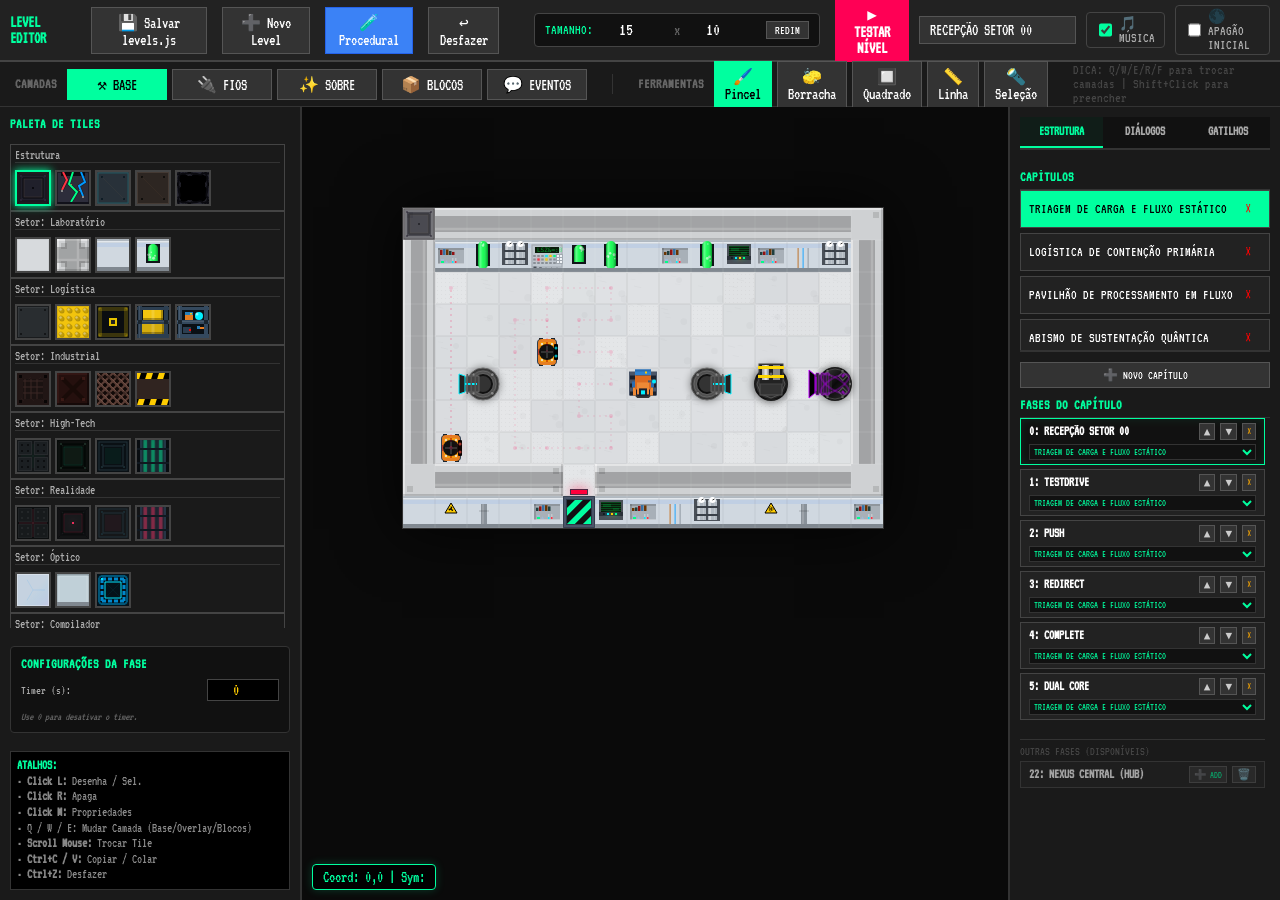
==== commit 799e5c7a: "feat(logistic-bot): refine transport mechanics and implement procedural enemy voices - Implemented '" ====
--- a/editor.html
+++ b/editor.html
@@ -359,7 +359,7 @@
             </div> 
             
             <div id="floating-props" style="display: none; position: absolute; background: rgba(20, 20, 20, 0.95); border: 2px solid #00ff9f; padding: 12px; border-radius: 4px; box-shadow: 0 0 20px rgba(0, 255, 159, 0.3); z-index: 1000; backdrop-filter: blur(5px); min-width: 180px;">
-                <div style="display: flex; justify-content: space-between; align-items: center; margin-bottom: 8px; border-bottom: 1px solid #444; padding-bottom: 4px;">
+                <div id="prop-header" style="display: flex; justify-content: space-between; align-items: center; margin-bottom: 8px; border-bottom: 1px solid #444; padding-bottom: 4px; cursor: move; user-select: none;">
                     <div style="color: #00ff9f; font-weight: bold; font-size: 14px; text-transform: uppercase; letter-spacing: 1px;">Propriedades</div>
                     <button id="btn-close-props" style="background: none; border: none; color: #ff0055; cursor: pointer; font-size: 16px; padding: 0;">✖</button>
                 </div>
@@ -498,6 +498,51 @@
                     <datalist id="level-search-list"></datalist>
                     <div id="prop-exit-spawn-info" style="font-size: 11px; color: #00ff9f; display: none;">Spawn: <span id="prop-exit-spawn-coords">Auto</span></div>
                     <div style="font-size: 11px; color: #666; font-style: italic;">Indique o nome da fase ou o índice para onde esta porta leva.</div>
+                </div>
+
+                <div id="prop-enemy-container" style="display: none; flex-direction: column; gap: 8px; margin-top: 10px; border-top: 1px solid #444; padding-top: 10px;">
+                    <div style="font-size: 12px; color: #ff0055; font-weight: bold;">LOGISTIC BOT (∞)</div>
+                    
+                    <div style="display: flex; align-items: center; justify-content: space-between; background: rgba(0, 255, 159, 0.1); padding: 5px; border-radius: 4px; border: 1px solid rgba(0, 255, 159, 0.3); margin-bottom: 4px;">
+                        <span style="font-size: 13px; color: #00ff9f; font-weight: bold;">MODO PACÍFICO:</span>
+                        <input type="checkbox" id="prop-enemy-peaceful" style="width: 18px; height: 18px; accent-color: #00ff9f;">
+                    </div>
+                    
+                    <div style="display: flex; align-items: center; justify-content: space-between;">
+                        <span style="font-size: 13px; color: #fff;">Velocidade:</span>
+                        <input type="number" id="prop-enemy-speed" value="2.0" step="0.1" min="0.5" max="8.0" style="width: 50px; background: #000; color: #fff; border: 1px solid #444; text-align: center;">
+                    </div>
+
+                    <div style="display: flex; align-items: center; justify-content: space-between;">
+                        <span style="font-size: 13px; color: #fff;">Dano:</span>
+                        <input type="number" id="prop-enemy-damage" value="1" min="0" max="10" style="width: 50px; background: #000; color: #fff; border: 1px solid #444; text-align: center;">
+                    </div>
+
+                    <div style="display: flex; align-items: center; justify-content: space-between;">
+                        <span style="font-size: 13px; color: #fff;">Loop:</span>
+                        <select id="prop-enemy-loop" style="background: #000; color: #00ff9f; border: 1px solid #444; font-family: 'VT323', monospace; font-size: 14px; padding: 2px;">
+                            <option value="LOOP">🔄 LOOP (Circular)</option>
+                            <option value="PING_PONG">↔️ PING-PONG</option>
+                        </select>
+                    </div>
+
+                    <div style="display: flex; align-items: center; justify-content: space-between;">
+                        <span style="font-size: 13px; color: #fff;">Movimento:</span>
+                        <select id="prop-enemy-move-style" style="background: #000; color: #00ff9f; border: 1px solid #444; font-family: 'VT323', monospace; font-size: 14px; padding: 2px;">
+                            <option value="CONTINUOUS">🏃 CONTÍNUO</option>
+                            <option value="PAUSE">🛑 COM PAUSAS</option>
+                        </select>
+                    </div>
+                    
+                    <div id="prop-enemy-pause-container" style="display: flex; align-items: center; justify-content: space-between;">
+                        <span style="font-size: 13px; color: #fff;">Pausa (s):</span>
+                        <input type="number" id="prop-enemy-pause" value="1.0" step="0.1" min="0.1" max="10.0" style="width: 50px; background: #000; color: #fff; border: 1px solid #444; text-align: center;">
+                    </div>
+
+                    <button id="btn-edit-path" style="width: 100%; padding: 8px; background: #ff0055; color: #fff; border: none; border-radius: 4px; font-weight: bold; cursor: pointer; margin-top: 5px; box-shadow: 0 4px 0 #900;">
+                        🗺️ EDITAR ROTA (MB3)
+                    </button>
+                    <div style="font-size: 10px; color: #666; text-align: center;">Clique com o botão do meio no robô ou use o botão acima para editar os pontos da rota.</div>
                 </div>
 
                 <!-- DIALOGUE PROPERTIES -->
@@ -781,8 +826,8 @@
 
     <!-- SPAWN SELECTION OVERLAY -->
     <div id="spawn-select-overlay" style="display: none; position: fixed; top: 0; left: 0; width: 100%; height: 100%; background: rgba(0,0,0,0.92); z-index: 2000; flex-direction: column; align-items: center; justify-content: center; backdrop-filter: blur(8px); font-family: 'Inter', sans-serif;">
-        <div style="background: #111; border: 2px solid #00ff9f; padding: 20px; border-radius: 8px; width: 90%; max-width: 1000px; max-height: 85vh; display: flex; flex-direction: column; gap: 15px; box-shadow: 0 0 60px rgba(0,255,159,0.3); overflow: hidden;">
-            <div style="display: flex; justify-content: space-between; align-items: center; border-bottom: 1px solid #333; padding-bottom: 10px; flex-shrink: 0;">
+        <div id="spawn-select-content" style="background: #111; border: 2px solid #00ff9f; padding: 20px; border-radius: 8px; width: 90%; max-width: 1000px; max-height: 85vh; display: flex; flex-direction: column; gap: 15px; box-shadow: 0 0 60px rgba(0,255,159,0.3); overflow: hidden; position: relative;">
+            <div id="spawn-select-header" style="display: flex; justify-content: space-between; align-items: center; border-bottom: 1px solid #333; padding-bottom: 10px; flex-shrink: 0; cursor: move; user-select: none;">
                 <div style="color: #00ff9f; font-size: 20px; font-weight: bold; letter-spacing: 2px; font-family: 'VT323';">📍 SELECIONAR POSIÇÃO DE SPAWN</div>
                 <div style="display: flex; align-items: center; gap: 20px;">
                     <div id="spawn-dest-name" style="color: #aaa; font-size: 14px; font-weight: bold; text-transform: uppercase;">DESTINO: <span style="color: #fff;">---</span></div>
@@ -819,11 +864,16 @@
 
     <!-- Custom Modal -->
     <div id="modal-overlay" style="display: none; position: fixed; top: 0; left: 0; width: 100%; height: 100%; background: rgba(0,0,0,0.5); z-index: 2000; align-items: center; justify-content: center; backdrop-filter: blur(2px);">
-        <div id="modal-content" style="background: #111; border: 2px solid #00ff9f; padding: 20px; border-radius: 4px; box-shadow: 0 0 30px rgba(0,255,159,0.2); min-width: 300px; max-width: 450px; text-align: center;">
-            <div id="modal-msg" style="color: #fff; font-size: 18px; margin-bottom: 20px; line-height: 1.4;">Mensagem aqui?</div>
-            <div style="display: flex; gap: 10px; justify-content: center;">
-                <button id="modal-btn-confirm" style="background: #00ff9f; color: #000; border: none; font-weight: bold; min-width: 80px;">OK</button>
-                <button id="modal-btn-cancel" style="background: #444; color: #fff; border: none; min-width: 80px;">CANCELAR</button>
+        <div id="modal-content" style="background: #111; border: 2px solid #00ff9f; border-radius: 4px; box-shadow: 0 0 30px rgba(0,255,159,0.2); min-width: 300px; max-width: 450px; text-align: center; position: relative; overflow: hidden;">
+            <div id="modal-header" style="background: #1a1a1a; padding: 8px; border-bottom: 1px solid #333; cursor: move; user-select: none; display: flex; justify-content: space-between; align-items: center;">
+                <div style="color: #00ff9f; font-size: 12px; font-weight: bold; text-transform: uppercase;">Aviso do Sistema</div>
+            </div>
+            <div style="padding: 20px;">
+                <div id="modal-msg" style="color: #fff; font-size: 18px; margin-bottom: 20px; line-height: 1.4;">Mensagem aqui?</div>
+                <div style="display: flex; gap: 10px; justify-content: center;">
+                    <button id="modal-btn-confirm" style="background: #00ff9f; color: #000; border: none; font-weight: bold; min-width: 80px;">OK</button>
+                    <button id="modal-btn-cancel" style="background: #444; color: #fff; border: none; min-width: 80px;">CANCELAR</button>
+                </div>
             </div>
         </div>
     </div>
@@ -859,6 +909,7 @@
     <script src="js/graphics/vfx.js"></script>
     <script src="js/resultScreen.js"></script>
     <script src="js/entities/launchers.js"></script>
+    <script src="js/entities/enemies.js"></script>
     <script src="js/game.js"></script>
     <script src="js/levels.js"></script>
     <script src="js/editor/editor_ui.js"></script>
